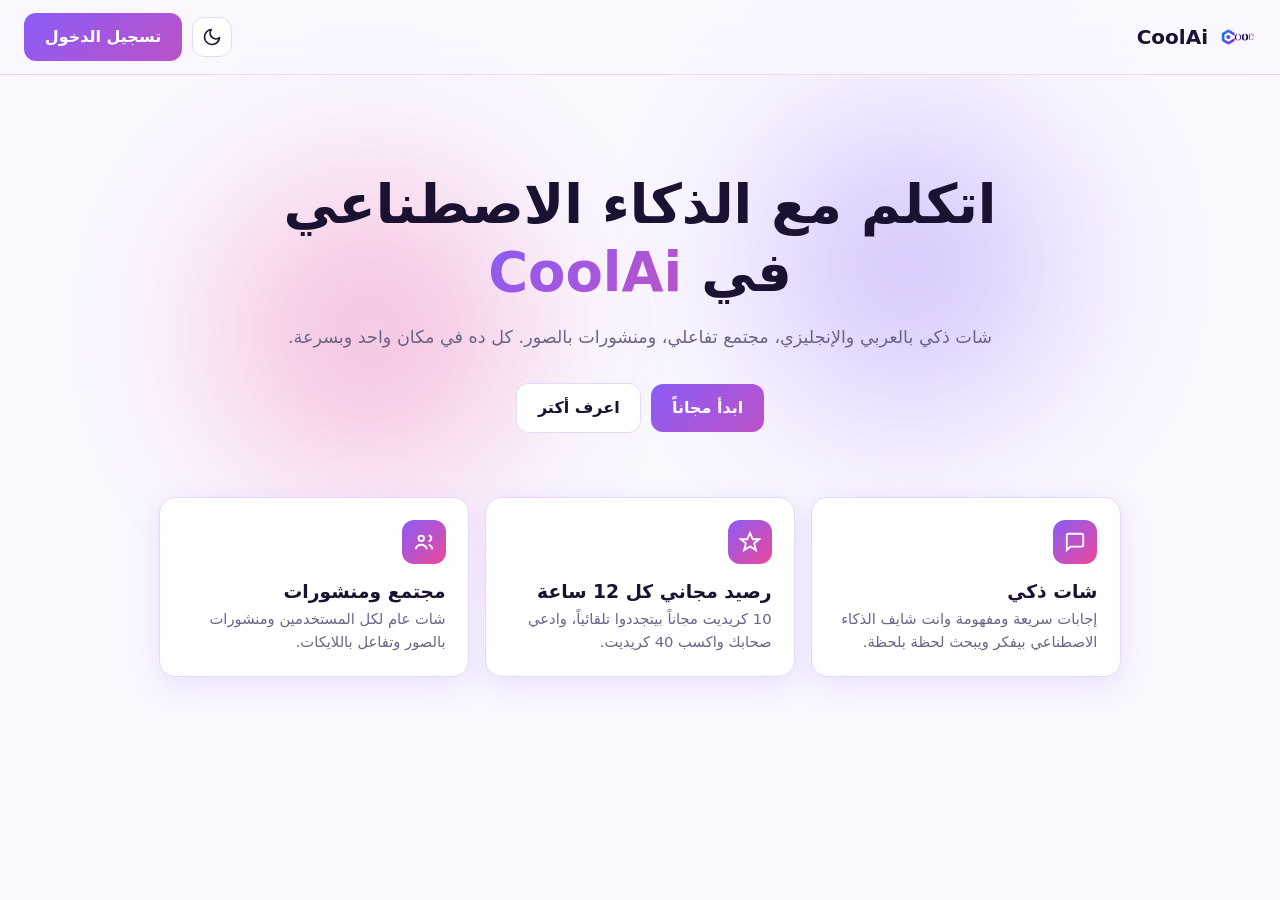
==== index.html @ a1fe57a4 "first commit" ====
<!DOCTYPE html><html lang="ar" dir="rtl"><head><meta charset="UTF-8"><meta name="viewport" content="width=device-width,initial-scale=1"><title>CoolAi</title><link rel="icon" href="img/fav.png"><script src="core/theme.js"></script><link rel="stylesheet" href="core/base.css"><link rel="stylesheet" href="one.css"></head><body>
<header class="nav-top"><a class="brand" href="./"><img src="img/logo.png" alt="">CoolAi</a><div class="row"><button class="icon-btn" onclick="toggleTheme()" aria-label="theme"><svg class="i-sun" viewBox="0 0 24 24"><circle cx="12" cy="12" r="4"/><path d="M12 2v2M12 20v2M4.9 4.9l1.4 1.4M17.7 17.7l1.4 1.4M2 12h2M20 12h2M4.9 19.1l1.4-1.4M17.7 6.3l1.4-1.4"/></svg><svg class="i-moon" viewBox="0 0 24 24"><path d="M21 12.8A9 9 0 1 1 11.2 3a7 7 0 0 0 9.8 9.8z"/></svg></button><a class="btn primary" href="log/login.html">تسجيل الدخول</a></div></header>
<section class="hero"><h1>اتكلم مع الذكاء الاصطناعي في <span class="grad">CoolAi</span></h1><p>شات ذكي بالعربي والإنجليزي، مجتمع تفاعلي، ومنشورات بالصور. كل ده في مكان واحد وبسرعة.</p><div class="row"><a class="btn primary" href="log/login.html?m=signup">ابدأ مجاناً</a><a class="btn" href="#about">اعرف أكتر</a></div></section>
<section id="about" class="grid">
<div class="card"><div class="ic"><svg viewBox="0 0 24 24"><path d="M21 15a2 2 0 0 1-2 2H7l-4 4V5a2 2 0 0 1 2-2h14a2 2 0 0 1 2 2z"/></svg></div><h3>شات ذكي</h3><p>إجابات سريعة ومفهومة وانت شايف الذكاء الاصطناعي بيفكر ويبحث لحظة بلحظة.</p></div>
<div class="card"><div class="ic"><svg viewBox="0 0 24 24"><path d="M12 2l3 7h7l-5.5 4.5L18.5 21 12 16.8 5.5 21l2-7.5L2 9h7z"/></svg></div><h3>رصيد مجاني كل 12 ساعة</h3><p>10 كريديت مجاناً بيتجددوا تلقائياً، وادعي صحابك واكسب 40 كريديت.</p></div>
<div class="card"><div class="ic"><svg viewBox="0 0 24 24"><circle cx="9" cy="8" r="3"/><path d="M3 20c0-3 3-5 6-5s6 2 6 5M17 11a3 3 0 1 0 0-6M21 20c0-2.5-1.8-4.200-4-4.800"/></svg></div><h3>مجتمع ومنشورات</h3><p>شات عام لكل المستخدمين ومنشورات بالصور وتفاعل باللايكات.</p></div>
</section><script src="one.js"></script></body></html>
---- core/base.css ----
:root{--bg:#faf7ff;--surface:#fff;--surface2:#f1eafe;--border:#e4daf7;--text:#1a1230;--muted:#6b6485;--brand:#8b5cf6;--brand2:#ec4899;--grad:linear-gradient(135deg,var(--brand),var(--brand2));--danger:#ef4444;--shadow:0 8px 30px rgba(139,92,246,.14);--r:16px}
[data-theme=dark]{--bg:#0c0a16;--surface:#151226;--surface2:#1d1933;--border:#2b2547;--text:#f1ecff;--muted:#9a93b8;--shadow:0 8px 30px rgba(0,0,0,.35)}
*{box-sizing:border-box;margin:0;padding:0}
html{scroll-behavior:smooth}
body{font-family:'Segoe UI',Tahoma,system-ui,sans-serif;background:var(--bg);color:var(--text);line-height:1.6;transition:background .25s,color .25s}
a{color:inherit;text-decoration:none}button,input,textarea{font:inherit;color:inherit}
.brand{display:flex;align-items:center;gap:10px;font-weight:800;font-size:1.25rem}.brand img{width:38px;height:38px;border-radius:10px}
.btn{display:inline-flex;align-items:center;justify-content:center;gap:8px;padding:.7rem 1.3rem;border-radius:12px;border:1px solid var(--border);background:var(--surface);cursor:pointer;font-weight:700;transition:transform .15s,box-shadow .2s}
.btn:hover{transform:translateY(-1px);box-shadow:var(--shadow)}
.btn.primary{background:var(--grad);color:#fff;border:0}.btn.block{width:100%}.btn:disabled{opacity:.55;cursor:not-allowed;transform:none}
.icon-btn{width:40px;height:40px;border-radius:12px;border:1px solid var(--border);background:var(--surface);cursor:pointer;display:grid;place-items:center}
.icon-btn svg,.nav a svg{width:20px;height:20px;stroke:currentColor;fill:none;stroke-width:2;stroke-linecap:round;stroke-linejoin:round}
[data-theme=dark] .i-moon,[data-theme=light] .i-sun{display:none}
.row{display:flex;gap:.6rem;align-items:center}
.grad{background:var(--grad);-webkit-background-clip:text;background-clip:text;color:transparent}
.card{background:var(--surface);border:1px solid var(--border);border-radius:var(--r);padding:1.4rem;box-shadow:var(--shadow)}
.card .ic{width:44px;height:44px;border-radius:12px;background:var(--grad);display:grid;place-items:center;margin-bottom:.8rem;color:#fff}
.card .ic svg{width:22px;height:22px;stroke:#fff;fill:none;stroke-width:2}
.card p{color:var(--muted);font-size:.92rem}
.grad{background-size:200% 200%}
@keyframes rise{from{opacity:0;transform:translateY(18px)}}
@keyframes float{50%{transform:translateY(-6px)}}
@keyframes blob{50%{transform:translate(30px,-20px) scale(1.12)}}
@keyframes shimmer{to{background-position:-200% 0}}
@keyframes pop{40%{transform:scale(1.4)}}
@keyframes grad{50%{background-position:100% 50%}}
.rise{animation:rise .5s both}
.btn.primary{background-size:200% 200%;animation:grad 6s ease infinite}
.btn:active,.icon-btn:active{transform:scale(.95)}
.icon-btn{transition:transform .15s,border-color .2s}.icon-btn:hover{border-color:var(--brand)}
.brand img{animation:float 4s ease-in-out infinite}
.card{transition:transform .25s,box-shadow .25s}.card:hover{transform:translateY(-3px)}
.skel{height:120px;border-radius:16px;margin-bottom:1rem;background:linear-gradient(90deg,var(--surface2) 25%,var(--surface) 50%,var(--surface2) 75%);background-size:200% 100%;animation:shimmer 1.4s infinite}
.avatar{width:42px;height:42px;border-radius:50%;background:var(--grad);color:#fff;display:grid;place-items:center;font-weight:800;flex:none}
@media(prefers-reduced-motion:reduce){*{animation:none!important;transition:none!important}}
---- one.css ----
.nav-top{position:sticky;top:0;z-index:10;display:flex;justify-content:space-between;align-items:center;padding:.8rem 1.5rem;background:color-mix(in srgb,var(--bg) 80%,transparent);backdrop-filter:blur(12px);border-bottom:1px solid var(--border)}
.hero{text-align:center;max-width:760px;margin:0 auto;padding:6rem 1.2rem 3rem}
.hero h1{font-size:clamp(2rem,6vw,3.4rem);line-height:1.25;margin-bottom:1rem}
.hero p{color:var(--muted);font-size:1.1rem;margin-bottom:2rem}.hero .row{justify-content:center;flex-wrap:wrap}
.grid{display:grid;grid-template-columns:repeat(auto-fit,minmax(240px,1fr));gap:1rem;max-width:1000px;margin:0 auto;padding:1rem 1.2rem 5rem}
.hero{position:relative}
.hero::before,.hero::after{content:'';position:absolute;width:300px;height:300px;border-radius:50%;filter:blur(80px);opacity:.3;z-index:-1;pointer-events:none;animation:blob 9s ease-in-out infinite}
.hero::before{background:var(--brand);top:40px;inset-inline-start:-40px}.hero::after{background:var(--brand2);bottom:0;inset-inline-end:-40px;animation-delay:-4s}
.hero>*{animation:rise .7s both}.hero p{animation-delay:.15s}.hero .row{animation-delay:.3s}
.grid .card{animation:rise .7s both}.grid .card:nth-child(2){animation-delay:.12s}.grid .card:nth-child(3){animation-delay:.24s}
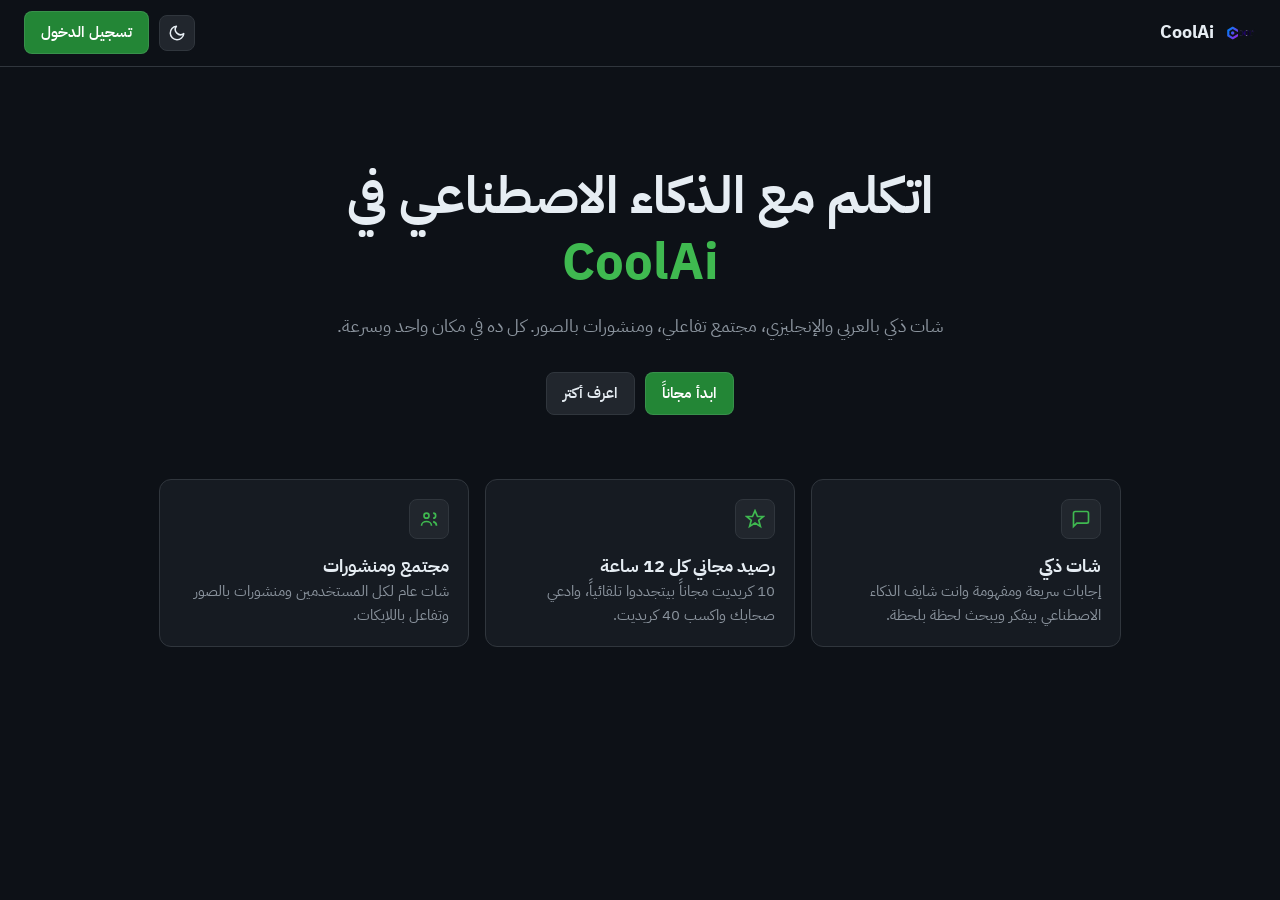
==== commit 5b378ed2: "hello" ====
--- a/index.html
+++ b/index.html
@@ -1,4 +1,4 @@
-<!DOCTYPE html><html lang="ar" dir="rtl"><head><meta charset="UTF-8"><meta name="viewport" content="width=device-width,initial-scale=1"><title>CoolAi</title><link rel="icon" href="img/fav.png"><script src="core/theme.js"></script><link rel="stylesheet" href="core/base.css"><link rel="stylesheet" href="one.css"></head><body>
+<!DOCTYPE html><html lang="ar" dir="rtl"><head><meta name="theme-color" content="#0d1117"><meta charset="UTF-8"><meta name="viewport" content="width=device-width,initial-scale=1"><title>CoolAi</title><link rel="icon" href="img/fav.png"><script src="core/theme.js"></script><link rel="stylesheet" href="core/base.css"><link rel="stylesheet" href="one.css"></head><body>
 <header class="nav-top"><a class="brand" href="./"><img src="img/logo.png" alt="">CoolAi</a><div class="row"><button class="icon-btn" onclick="toggleTheme()" aria-label="theme"><svg class="i-sun" viewBox="0 0 24 24"><circle cx="12" cy="12" r="4"/><path d="M12 2v2M12 20v2M4.9 4.9l1.4 1.4M17.7 17.7l1.4 1.4M2 12h2M20 12h2M4.9 19.1l1.4-1.4M17.7 6.3l1.4-1.4"/></svg><svg class="i-moon" viewBox="0 0 24 24"><path d="M21 12.8A9 9 0 1 1 11.2 3a7 7 0 0 0 9.8 9.8z"/></svg></button><a class="btn primary" href="log/login.html">تسجيل الدخول</a></div></header>
 <section class="hero"><h1>اتكلم مع الذكاء الاصطناعي في <span class="grad">CoolAi</span></h1><p>شات ذكي بالعربي والإنجليزي، مجتمع تفاعلي، ومنشورات بالصور. كل ده في مكان واحد وبسرعة.</p><div class="row"><a class="btn primary" href="log/login.html?m=signup">ابدأ مجاناً</a><a class="btn" href="#about">اعرف أكتر</a></div></section>
 <section id="about" class="grid">
--- a/core/base.css
+++ b/core/base.css
@@ -1,35 +1,40 @@
-:root{--bg:#faf7ff;--surface:#fff;--surface2:#f1eafe;--border:#e4daf7;--text:#1a1230;--muted:#6b6485;--brand:#8b5cf6;--brand2:#ec4899;--grad:linear-gradient(135deg,var(--brand),var(--brand2));--danger:#ef4444;--shadow:0 8px 30px rgba(139,92,246,.14);--r:16px}
-[data-theme=dark]{--bg:#0c0a16;--surface:#151226;--surface2:#1d1933;--border:#2b2547;--text:#f1ecff;--muted:#9a93b8;--shadow:0 8px 30px rgba(0,0,0,.35)}
+@import url('https://fonts.googleapis.com/css2?family=IBM+Plex+Sans+Arabic:wght@400;500;600;700&family=JetBrains+Mono:wght@400;600&display=swap');
+:root,[data-theme=github]{--bg:#0d1117;--surface:#161b22;--surface2:#21262d;--border:#30363d;--text:#e6edf3;--muted:#8b949e;--brand:#238636;--brand-h:#3fb950;--danger:#f85149;--gold:#d29922;--r:12px}
+[data-theme=vscode]{--bg:#1e1e1e;--surface:#252526;--surface2:#2d2d30;--border:#3c3c3c;--text:#d4d4d4;--muted:#858585;--brand:#1f8a70;--brand-h:#4ec9b0;--danger:#f48771;--gold:#dcdcaa}
+:root{--brand2:var(--brand-h);--grad:var(--brand)}
 *{box-sizing:border-box;margin:0;padding:0}
-html{scroll-behavior:smooth}
-body{font-family:'Segoe UI',Tahoma,system-ui,sans-serif;background:var(--bg);color:var(--text);line-height:1.6;transition:background .25s,color .25s}
-a{color:inherit;text-decoration:none}button,input,textarea{font:inherit;color:inherit}
-.brand{display:flex;align-items:center;gap:10px;font-weight:800;font-size:1.25rem}.brand img{width:38px;height:38px;border-radius:10px}
-.btn{display:inline-flex;align-items:center;justify-content:center;gap:8px;padding:.7rem 1.3rem;border-radius:12px;border:1px solid var(--border);background:var(--surface);cursor:pointer;font-weight:700;transition:transform .15s,box-shadow .2s}
-.btn:hover{transform:translateY(-1px);box-shadow:var(--shadow)}
-.btn.primary{background:var(--grad);color:#fff;border:0}.btn.block{width:100%}.btn:disabled{opacity:.55;cursor:not-allowed;transform:none}
-.icon-btn{width:40px;height:40px;border-radius:12px;border:1px solid var(--border);background:var(--surface);cursor:pointer;display:grid;place-items:center}
-.icon-btn svg,.nav a svg{width:20px;height:20px;stroke:currentColor;fill:none;stroke-width:2;stroke-linecap:round;stroke-linejoin:round}
-[data-theme=dark] .i-moon,[data-theme=light] .i-sun{display:none}
+[hidden]{display:none!important}
+html{color-scheme:dark}
+body{font-family:'IBM Plex Sans Arabic','Segoe UI',Tahoma,system-ui,sans-serif;font-size:15px;background:var(--bg);color:var(--text);line-height:1.6}
+a{color:inherit;text-decoration:none}button,input,textarea,select{font:inherit;color:inherit}
+:focus-visible{outline:2px solid var(--brand-h);outline-offset:2px}
+::-webkit-scrollbar{width:10px;height:10px}::-webkit-scrollbar-thumb{background:var(--border);border-radius:8px;border:2px solid var(--bg)}
+.brand{display:flex;align-items:center;gap:10px;font-weight:700;font-size:1.15rem}.brand img{width:32px;height:32px;border-radius:8px}
+.btn{display:inline-flex;align-items:center;justify-content:center;gap:8px;padding:.55rem 1rem;border-radius:8px;border:1px solid var(--border);background:var(--surface2);cursor:pointer;font-weight:600;font-size:.92rem;transition:background .15s,border-color .15s}
+.btn:hover{border-color:var(--muted)}
+.btn.primary{background:var(--brand);border-color:rgba(240,246,252,.1);color:#fff}.btn.primary:hover{background:var(--brand-h);color:#0d1117}
+.btn.block{width:100%}.btn:disabled{opacity:.5;cursor:not-allowed}
+.icon-btn{width:36px;height:36px;border-radius:8px;border:1px solid var(--border);background:var(--surface2);cursor:pointer;display:grid;place-items:center;flex:none;transition:border-color .15s}.icon-btn:hover{border-color:var(--muted)}
+.icon-btn svg,.nav a svg{width:18px;height:18px;stroke:currentColor;fill:none;stroke-width:2;stroke-linecap:round;stroke-linejoin:round;flex:none}
+.i-sun{display:none}
 .row{display:flex;gap:.6rem;align-items:center}
-.grad{background:var(--grad);-webkit-background-clip:text;background-clip:text;color:transparent}
-.card{background:var(--surface);border:1px solid var(--border);border-radius:var(--r);padding:1.4rem;box-shadow:var(--shadow)}
-.card .ic{width:44px;height:44px;border-radius:12px;background:var(--grad);display:grid;place-items:center;margin-bottom:.8rem;color:#fff}
-.card .ic svg{width:22px;height:22px;stroke:#fff;fill:none;stroke-width:2}
+.grad{color:var(--brand-h)}
+.card{background:var(--surface);border:1px solid var(--border);border-radius:var(--r);padding:1.2rem}
+.card .ic{width:40px;height:40px;border-radius:8px;background:var(--surface2);border:1px solid var(--border);display:grid;place-items:center;margin-bottom:.8rem;color:var(--brand-h)}
+.card .ic svg{width:20px;height:20px;stroke:currentColor;fill:none;stroke-width:2}
 .card p{color:var(--muted);font-size:.92rem}
-.grad{background-size:200% 200%}
-@keyframes rise{from{opacity:0;transform:translateY(18px)}}
-@keyframes float{50%{transform:translateY(-6px)}}
-@keyframes blob{50%{transform:translate(30px,-20px) scale(1.12)}}
+.field{margin-bottom:1rem}.field label{display:block;font-size:.85rem;color:var(--muted);margin-bottom:.35rem}
+.field input,.compose textarea{width:100%;padding:.65rem .85rem;background:var(--bg);border:1px solid var(--border);border-radius:8px;outline:none}
+.field input:focus,.compose textarea:focus{border-color:var(--brand-h)}
+.err{color:var(--danger);font-size:.85rem;min-height:1.2rem}
+.pill{display:inline-flex;gap:6px;align-items:center;padding:.25rem .75rem;border-radius:99px;background:var(--surface2);border:1px solid var(--border);font-size:.85rem;font-weight:600}
+.pill.low{color:var(--danger);border-color:var(--danger)}
+.coin{display:inline-grid;place-items:center;width:18px;height:18px;border-radius:50%;background:var(--gold);color:#1a1300;font:700 11px/1 'JetBrains Mono',monospace;font-style:normal;flex:none}
+.avatar{width:40px;height:40px;border-radius:50%;background:var(--brand);color:#fff;display:grid;place-items:center;font-weight:700;flex:none;overflow:hidden}
+.skel{height:120px;border-radius:12px;margin-bottom:1rem;background:linear-gradient(90deg,var(--surface2) 25%,var(--surface) 50%,var(--surface2) 75%);background-size:200% 100%;animation:shimmer 1.4s infinite}
 @keyframes shimmer{to{background-position:-200% 0}}
-@keyframes pop{40%{transform:scale(1.4)}}
-@keyframes grad{50%{background-position:100% 50%}}
-.rise{animation:rise .5s both}
-.btn.primary{background-size:200% 200%;animation:grad 6s ease infinite}
-.btn:active,.icon-btn:active{transform:scale(.95)}
-.icon-btn{transition:transform .15s,border-color .2s}.icon-btn:hover{border-color:var(--brand)}
-.brand img{animation:float 4s ease-in-out infinite}
-.card{transition:transform .25s,box-shadow .25s}.card:hover{transform:translateY(-3px)}
-.skel{height:120px;border-radius:16px;margin-bottom:1rem;background:linear-gradient(90deg,var(--surface2) 25%,var(--surface) 50%,var(--surface2) 75%);background-size:200% 100%;animation:shimmer 1.4s infinite}
-.avatar{width:42px;height:42px;border-radius:50%;background:var(--grad);color:#fff;display:grid;place-items:center;font-weight:800;flex:none}
+@keyframes rise{from{opacity:0;transform:translateY(8px)}}
+@keyframes b{50%{transform:translateY(-4px);opacity:.4}}
+@keyframes pop{40%{transform:scale(1.35)}}
+.rise{animation:rise .3s both}
 @media(prefers-reduced-motion:reduce){*{animation:none!important;transition:none!important}}
--- a/one.css
+++ b/one.css
@@ -1,10 +1,5 @@
-.nav-top{position:sticky;top:0;z-index:10;display:flex;justify-content:space-between;align-items:center;padding:.8rem 1.5rem;background:color-mix(in srgb,var(--bg) 80%,transparent);backdrop-filter:blur(12px);border-bottom:1px solid var(--border)}
+.nav-top{position:sticky;top:0;z-index:10;display:flex;justify-content:space-between;align-items:center;padding:.7rem 1.5rem;background:var(--bg);border-bottom:1px solid var(--border)}
 .hero{text-align:center;max-width:760px;margin:0 auto;padding:6rem 1.2rem 3rem}
-.hero h1{font-size:clamp(2rem,6vw,3.4rem);line-height:1.25;margin-bottom:1rem}
+.hero h1{font-size:clamp(2rem,6vw,3.2rem);line-height:1.3;margin-bottom:1rem;font-weight:700}
 .hero p{color:var(--muted);font-size:1.1rem;margin-bottom:2rem}.hero .row{justify-content:center;flex-wrap:wrap}
 .grid{display:grid;grid-template-columns:repeat(auto-fit,minmax(240px,1fr));gap:1rem;max-width:1000px;margin:0 auto;padding:1rem 1.2rem 5rem}
-.hero{position:relative}
-.hero::before,.hero::after{content:'';position:absolute;width:300px;height:300px;border-radius:50%;filter:blur(80px);opacity:.3;z-index:-1;pointer-events:none;animation:blob 9s ease-in-out infinite}
-.hero::before{background:var(--brand);top:40px;inset-inline-start:-40px}.hero::after{background:var(--brand2);bottom:0;inset-inline-end:-40px;animation-delay:-4s}
-.hero>*{animation:rise .7s both}.hero p{animation-delay:.15s}.hero .row{animation-delay:.3s}
-.grid .card{animation:rise .7s both}.grid .card:nth-child(2){animation-delay:.12s}.grid .card:nth-child(3){animation-delay:.24s}
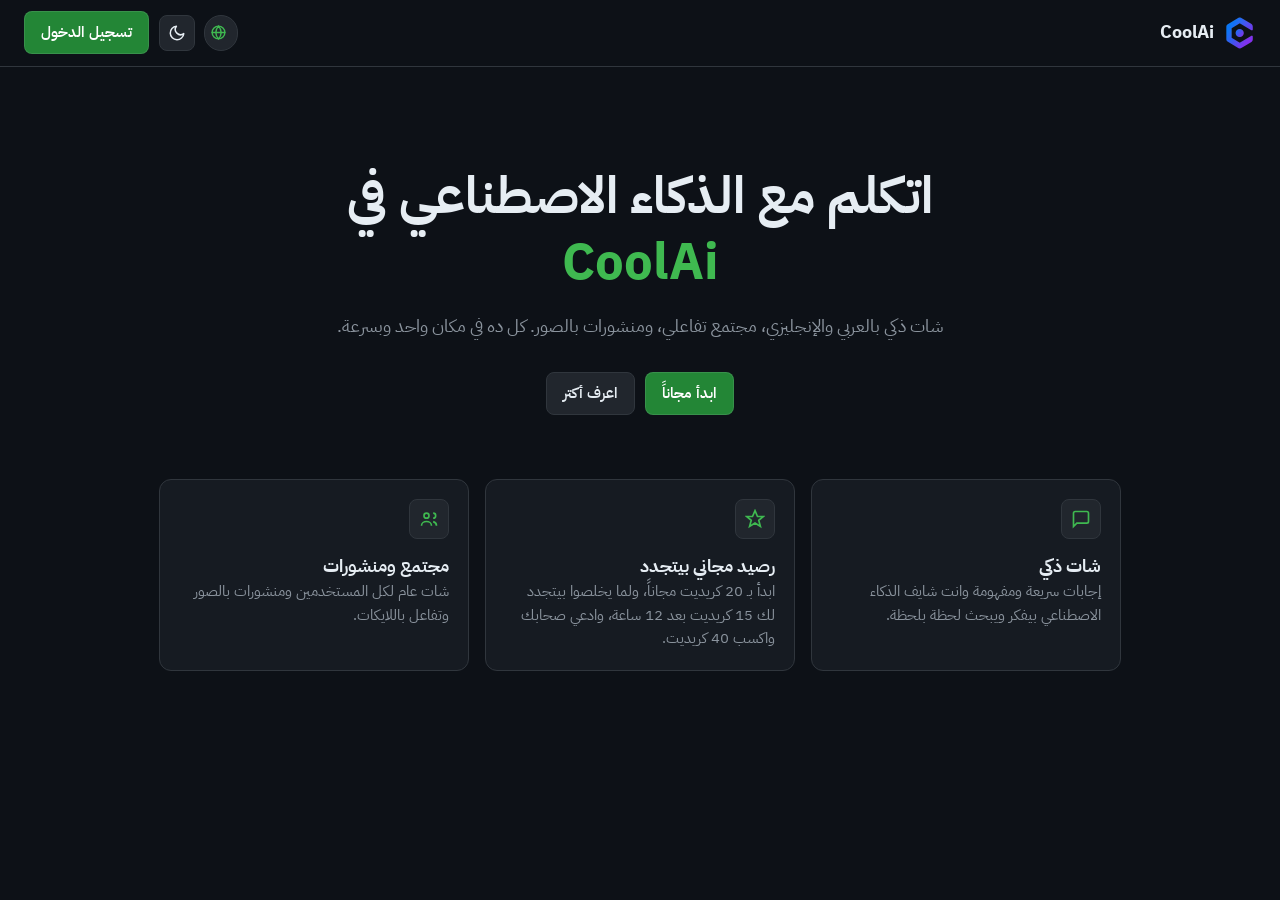
==== commit 32707bdb: "V105.2" ====
--- a/index.html
+++ b/index.html
@@ -1,8 +1,8 @@
 <!DOCTYPE html><html lang="ar" dir="rtl"><head><meta name="theme-color" content="#0d1117"><meta charset="UTF-8"><meta name="viewport" content="width=device-width,initial-scale=1"><title>CoolAi</title><link rel="icon" href="img/fav.png"><script src="core/theme.js"></script><link rel="stylesheet" href="core/base.css"><link rel="stylesheet" href="one.css"></head><body>
-<header class="nav-top"><a class="brand" href="./"><img src="img/logo.png" alt="">CoolAi</a><div class="row"><button class="icon-btn" onclick="toggleTheme()" aria-label="theme"><svg class="i-sun" viewBox="0 0 24 24"><circle cx="12" cy="12" r="4"/><path d="M12 2v2M12 20v2M4.9 4.9l1.4 1.4M17.7 17.7l1.4 1.4M2 12h2M20 12h2M4.9 19.1l1.4-1.4M17.7 6.3l1.4-1.4"/></svg><svg class="i-moon" viewBox="0 0 24 24"><path d="M21 12.8A9 9 0 1 1 11.2 3a7 7 0 0 0 9.8 9.8z"/></svg></button><a class="btn primary" href="log/login.html">تسجيل الدخول</a></div></header>
+<header class="nav-top"><a class="brand" href="./"><img src="img/logo.png" alt="">CoolAi</a><div class="row"><div id="google_translate_element" class="tr"></div><button class="icon-btn" data-tt aria-label="theme"><svg class="i-sun" viewBox="0 0 24 24"><circle cx="12" cy="12" r="4"/><path d="M12 2v2M12 20v2M4.9 4.9l1.4 1.4M17.7 17.7l1.4 1.4M2 12h2M20 12h2M4.9 19.1l1.4-1.4M17.7 6.3l1.4-1.4"/></svg><svg class="i-moon" viewBox="0 0 24 24"><path d="M21 12.8A9 9 0 1 1 11.2 3a7 7 0 0 0 9.8 9.8z"/></svg></button><a class="btn primary" href="log/login.html">تسجيل الدخول</a></div></header>
 <section class="hero"><h1>اتكلم مع الذكاء الاصطناعي في <span class="grad">CoolAi</span></h1><p>شات ذكي بالعربي والإنجليزي، مجتمع تفاعلي، ومنشورات بالصور. كل ده في مكان واحد وبسرعة.</p><div class="row"><a class="btn primary" href="log/login.html?m=signup">ابدأ مجاناً</a><a class="btn" href="#about">اعرف أكتر</a></div></section>
 <section id="about" class="grid">
 <div class="card"><div class="ic"><svg viewBox="0 0 24 24"><path d="M21 15a2 2 0 0 1-2 2H7l-4 4V5a2 2 0 0 1 2-2h14a2 2 0 0 1 2 2z"/></svg></div><h3>شات ذكي</h3><p>إجابات سريعة ومفهومة وانت شايف الذكاء الاصطناعي بيفكر ويبحث لحظة بلحظة.</p></div>
-<div class="card"><div class="ic"><svg viewBox="0 0 24 24"><path d="M12 2l3 7h7l-5.5 4.5L18.5 21 12 16.8 5.5 21l2-7.5L2 9h7z"/></svg></div><h3>رصيد مجاني كل 12 ساعة</h3><p>10 كريديت مجاناً بيتجددوا تلقائياً، وادعي صحابك واكسب 40 كريديت.</p></div>
+<div class="card"><div class="ic"><svg viewBox="0 0 24 24"><path d="M12 2l3 7h7l-5.5 4.5L18.5 21 12 16.8 5.5 21l2-7.5L2 9h7z"/></svg></div><h3>رصيد مجاني بيتجدد</h3><p>ابدأ بـ 20 كريديت مجاناً، ولما يخلصوا بيتجدد لك 15 كريديت بعد 12 ساعة، وادعي صحابك واكسب 40 كريديت.</p></div>
 <div class="card"><div class="ic"><svg viewBox="0 0 24 24"><circle cx="9" cy="8" r="3"/><path d="M3 20c0-3 3-5 6-5s6 2 6 5M17 11a3 3 0 1 0 0-6M21 20c0-2.5-1.8-4.200-4-4.800"/></svg></div><h3>مجتمع ومنشورات</h3><p>شات عام لكل المستخدمين ومنشورات بالصور وتفاعل باللايكات.</p></div>
-</section><script src="one.js"></script></body></html>
+</section><script src="one.js"></script><script src="core/translate.js"></script></body></html>
--- a/core/base.css
+++ b/core/base.css
@@ -38,3 +38,27 @@
 @keyframes pop{40%{transform:scale(1.35)}}
 .rise{animation:rise .3s both}
 @media(prefers-reduced-motion:reduce){*{animation:none!important;transition:none!important}}
+.ticker{background:#000;color:#fff;overflow:hidden;white-space:nowrap;height:32px;display:flex;align-items:center;border-bottom:1px solid #1f1f1f;flex:none;position:relative;z-index:40}
+.tk-track{display:flex;width:max-content;direction:ltr;animation:tk 30s linear infinite}
+.ticker:hover .tk-track{animation-play-state:paused}
+.tk-grp{display:flex;align-items:center;flex:none}
+.tk-b,.tk-r{font-weight:700;font-size:.88rem;padding:0 .2rem}
+.tk-b{color:#3b82f6}.tk-r{color:#ef4444}
+.tk-dot{font-style:normal;color:#fff;opacity:.85;padding:0 1rem}
+@keyframes tk{from{transform:translateX(-50%)}to{transform:translateX(0)}}
+.probadge{display:inline-flex;align-items:center;padding:.15rem .6rem;border-radius:99px;font:700 .75rem/1.4 'JetBrains Mono',monospace;letter-spacing:1px;color:#1a1300;background:linear-gradient(135deg,#f5d36b,#d29922);flex:none}
+.star{color:var(--gold);border-color:color-mix(in srgb,var(--gold) 55%,var(--border))}
+.star svg{fill:var(--gold);stroke:var(--gold);animation:twinkle 2.4s ease-in-out infinite}
+@keyframes twinkle{50%{transform:scale(1.18) rotate(8deg);opacity:.75}}
+.tr{display:flex;align-items:center;gap:.35rem;height:36px;padding:0 .3rem 0 .6rem;background:var(--surface2);border:1px solid var(--border);border-radius:999px;transition:border-color .15s}
+.tr:hover,.tr:focus-within{border-color:var(--brand-h)}
+.tr::before{content:'';flex:none;width:17px;height:17px;background:var(--brand-h);-webkit-mask:url("data:image/svg+xml,%3Csvg xmlns='http://www.w3.org/2000/svg' viewBox='0 0 24 24' fill='none' stroke='black' stroke-width='2' stroke-linecap='round'%3E%3Ccircle cx='12' cy='12' r='9'/%3E%3Cpath d='M3 12h18M12 3c2.5 2.7 3.8 5.7 3.8 9s-1.3 6.3-3.8 9c-2.5-2.7-3.8-5.7-3.8-9S9.5 5.7 12 3z'/%3E%3C/svg%3E") center/contain no-repeat;mask:url("data:image/svg+xml,%3Csvg xmlns='http://www.w3.org/2000/svg' viewBox='0 0 24 24' fill='none' stroke='black' stroke-width='2' stroke-linecap='round'%3E%3Ccircle cx='12' cy='12' r='9'/%3E%3Cpath d='M3 12h18M12 3c2.5 2.7 3.8 5.7 3.8 9s-1.3 6.3-3.8 9c-2.5-2.7-3.8-5.7-3.8-9S9.5 5.7 12 3z'/%3E%3C/svg%3E") center/contain no-repeat}
+[dir=rtl] .tr{padding:0 .6rem 0 .3rem}
+.tr .goog-te-gadget{font-size:0!important;line-height:0;color:transparent}
+.tr .goog-te-gadget>span,.tr .goog-te-gadget>div>span,.tr .goog-logo-link{display:none!important}
+.tr select.goog-te-combo{font:600 .8rem 'IBM Plex Sans Arabic',sans-serif;margin:0!important;max-width:104px;height:32px;padding:0 .2rem;background:transparent;color:var(--text);border:0;border-radius:999px;cursor:pointer;outline:none;appearance:none;-webkit-appearance:none}
+.tr select.goog-te-combo option{background:var(--surface);color:var(--text)}
+@media(max-width:760px){.tr{padding:0 .5rem!important}.tr select.goog-te-combo{max-width:22px;color:transparent}.tr select.goog-te-combo option{color:var(--text)}}
+iframe.goog-te-banner-frame,.goog-te-banner-frame,#goog-gt-tt,.goog-tooltip,.goog-text-highlight{display:none!important;box-shadow:none!important;background:none!important}
+body{top:0!important}
+.notranslate{translate:no}
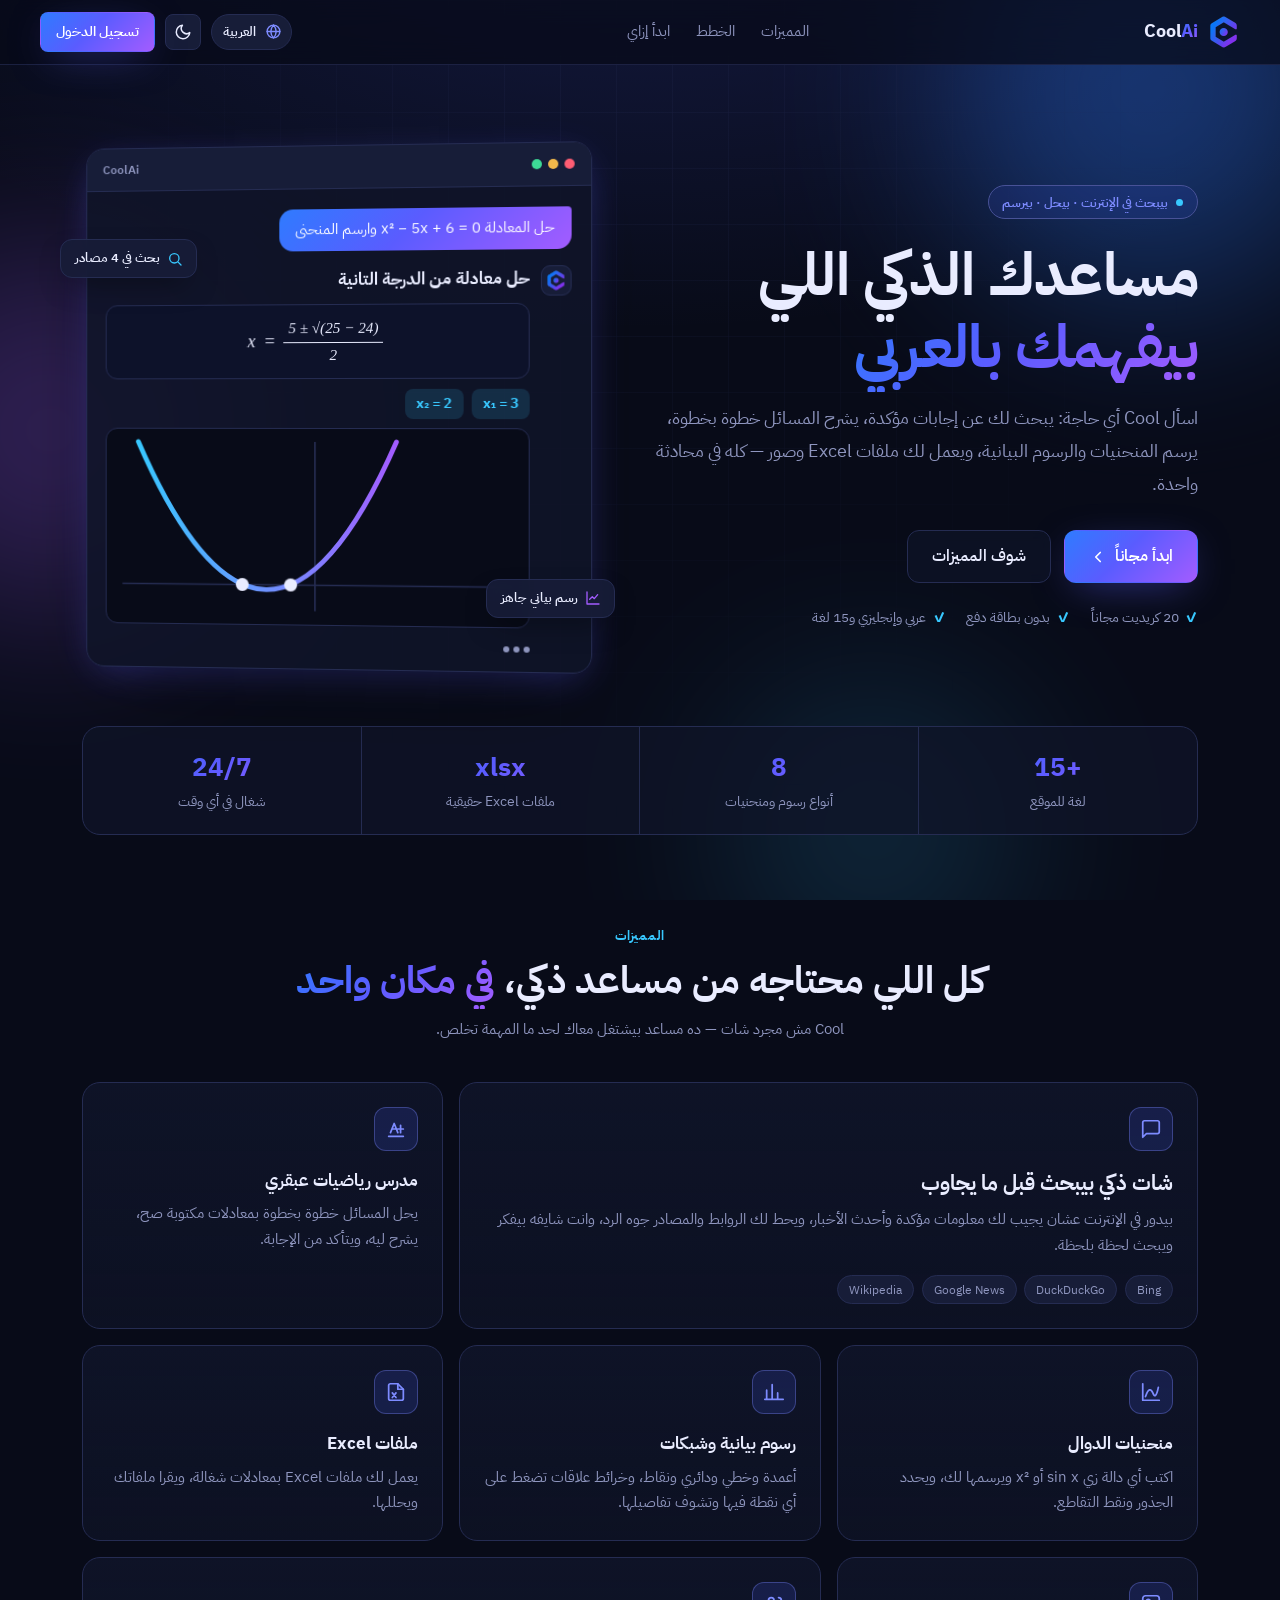
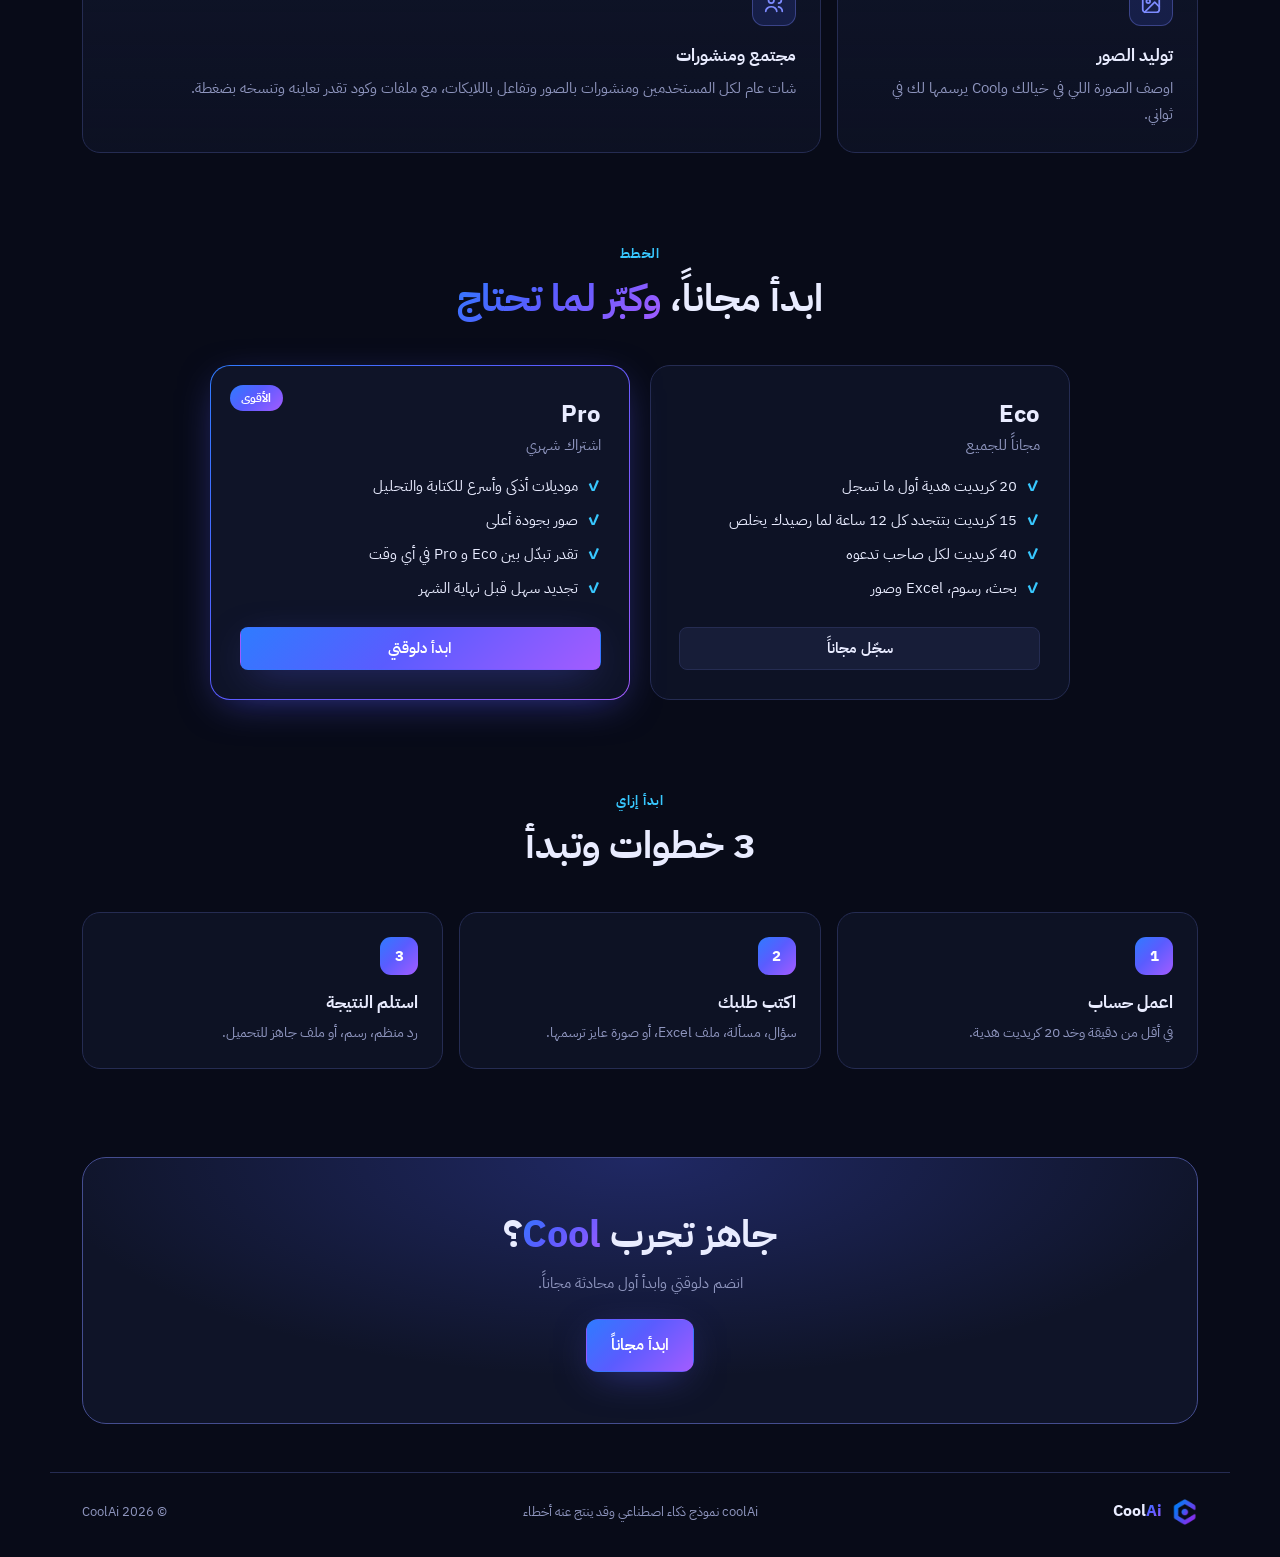
==== commit f6926d35: "V108" ====
--- a/index.html
+++ b/index.html
@@ -1,8 +1,64 @@
-<!DOCTYPE html><html lang="ar" dir="rtl"><head><meta name="theme-color" content="#0d1117"><meta charset="UTF-8"><meta name="viewport" content="width=device-width,initial-scale=1"><title>CoolAi</title><link rel="icon" href="img/fav.png"><script src="core/theme.js"></script><link rel="stylesheet" href="core/base.css"><link rel="stylesheet" href="one.css"></head><body>
-<header class="nav-top"><a class="brand" href="./"><img src="img/logo.png" alt="">CoolAi</a><div class="row"><div id="google_translate_element" class="tr"></div><button class="icon-btn" data-tt aria-label="theme"><svg class="i-sun" viewBox="0 0 24 24"><circle cx="12" cy="12" r="4"/><path d="M12 2v2M12 20v2M4.9 4.9l1.4 1.4M17.7 17.7l1.4 1.4M2 12h2M20 12h2M4.9 19.1l1.4-1.4M17.7 6.3l1.4-1.4"/></svg><svg class="i-moon" viewBox="0 0 24 24"><path d="M21 12.8A9 9 0 1 1 11.2 3a7 7 0 0 0 9.8 9.8z"/></svg></button><a class="btn primary" href="log/login.html">تسجيل الدخول</a></div></header>
-<section class="hero"><h1>اتكلم مع الذكاء الاصطناعي في <span class="grad">CoolAi</span></h1><p>شات ذكي بالعربي والإنجليزي، مجتمع تفاعلي، ومنشورات بالصور. كل ده في مكان واحد وبسرعة.</p><div class="row"><a class="btn primary" href="log/login.html?m=signup">ابدأ مجاناً</a><a class="btn" href="#about">اعرف أكتر</a></div></section>
-<section id="about" class="grid">
-<div class="card"><div class="ic"><svg viewBox="0 0 24 24"><path d="M21 15a2 2 0 0 1-2 2H7l-4 4V5a2 2 0 0 1 2-2h14a2 2 0 0 1 2 2z"/></svg></div><h3>شات ذكي</h3><p>إجابات سريعة ومفهومة وانت شايف الذكاء الاصطناعي بيفكر ويبحث لحظة بلحظة.</p></div>
-<div class="card"><div class="ic"><svg viewBox="0 0 24 24"><path d="M12 2l3 7h7l-5.5 4.5L18.5 21 12 16.8 5.5 21l2-7.5L2 9h7z"/></svg></div><h3>رصيد مجاني بيتجدد</h3><p>ابدأ بـ 20 كريديت مجاناً، ولما يخلصوا بيتجدد لك 15 كريديت بعد 12 ساعة، وادعي صحابك واكسب 40 كريديت.</p></div>
-<div class="card"><div class="ic"><svg viewBox="0 0 24 24"><circle cx="9" cy="8" r="3"/><path d="M3 20c0-3 3-5 6-5s6 2 6 5M17 11a3 3 0 1 0 0-6M21 20c0-2.5-1.8-4.200-4-4.800"/></svg></div><h3>مجتمع ومنشورات</h3><p>شات عام لكل المستخدمين ومنشورات بالصور وتفاعل باللايكات.</p></div>
-</section><script src="one.js"></script><script src="core/translate.js"></script></body></html>
+<!DOCTYPE html><html lang="ar" dir="rtl"><head><meta charset="UTF-8"><meta name="theme-color" content="#080b18"><meta name="viewport" content="width=device-width,initial-scale=1,maximum-scale=1,minimum-scale=1,user-scalable=no,viewport-fit=cover"><title>CoolAi — مساعدك الذكي بالعربي</title><meta name="description" content="CoolAi مساعد ذكاء اصطناعي بالعربي والإنجليزي: يبحث في الإنترنت، يحل المسائل خطوة بخطوة، يرسم المنحنيات والرسوم البيانية، ويعمل ملفات Excel وصور."><meta property="og:title" content="CoolAi — مساعدك الذكي بالعربي"><meta property="og:description" content="شات ذكي يبحث ويحل ويرسم ويعمل ملفات Excel وصور — ابدأ مجاناً."><meta property="og:type" content="website"><meta name="twitter:card" content="summary"><link rel="icon" href="img/fav.png"><script src="core/theme.js"></script><link rel="stylesheet" href="core/base.css"><link rel="stylesheet" href="one.css"></head><body class="one">
+<div class="bgfx" aria-hidden="true"><i class="o1"></i><i class="o2"></i><i class="o3"></i></div>
+<header class="nav-top"><a class="brand" href="./"><img src="img/logo.png" alt="CoolAi" width="32" height="32"><span>Cool<b>Ai</b></span></a>
+<nav class="links"><a href="#features">المميزات</a><a href="#plans">الخطط</a><a href="#how">ابدأ إزاي</a></nav>
+<div class="row"><div id="google_translate_element" class="tr"></div><button class="icon-btn" data-tt aria-label="theme"><svg class="i-sun" viewBox="0 0 24 24"><circle cx="12" cy="12" r="4"/><path d="M12 2v2M12 20v2M4.9 4.9l1.4 1.4M17.7 17.7l1.4 1.4M2 12h2M20 12h2M4.9 19.1l1.4-1.4M17.7 6.3l1.4-1.4"/></svg><svg class="i-moon" viewBox="0 0 24 24"><path d="M21 12.8A9 9 0 1 1 11.2 3a7 7 0 0 0 9.8 9.8z"/></svg></button><a class="btn primary sm" href="log/login.html">تسجيل الدخول</a></div></header>
+
+<main>
+<section class="hero">
+<div class="hx">
+<span class="pill"><i></i>بيبحث في الإنترنت · بيحل · بيرسم</span>
+<h1>مساعدك الذكي اللي <span class="grad">بيفهمك بالعربي</span></h1>
+<p class="lead">اسأل Cool أي حاجة: يبحث لك عن إجابات مؤكدة، يشرح المسائل خطوة بخطوة، يرسم المنحنيات والرسوم البيانية، ويعمل لك ملفات Excel وصور — كله في محادثة واحدة.</p>
+<div class="row cta"><a class="btn primary lg" href="log/login.html?m=signup">ابدأ مجاناً<svg viewBox="0 0 24 24"><path d="M15 6l-6 6 6 6"/></svg></a><a class="btn ghost lg" href="#features">شوف المميزات</a></div>
+<ul class="ticks"><li>20 كريديت مجاناً</li><li>بدون بطاقة دفع</li><li>عربي وإنجليزي و15 لغة</li></ul>
+</div>
+<div class="demo" aria-hidden="true">
+<div class="dwin">
+<div class="dbar"><i></i><i></i><i></i><span>CoolAi</span></div>
+<div class="dbody">
+<div class="um">حل المعادلة x² − 5x + 6 = 0 وارسم المنحنى</div>
+<div class="am">
+<div class="av"><img src="img/logo.png" alt=""></div>
+<div class="ac">
+<b class="at">حل معادلة من الدرجة التانية</b>
+<div class="eq" dir="ltr"><span>x</span> = <span class="fr"><span>5 ± √(25 − 24)</span><span>2</span></span></div>
+<div class="sol"><span>x₁ = 3</span><span>x₂ = 2</span></div>
+<svg class="crv" viewBox="0 0 260 120"><defs><linearGradient id="lg" x1="0" x2="1"><stop offset="0" stop-color="#38c8ff"/><stop offset="1" stop-color="#a35cff"/></linearGradient></defs><path class="gl" d="M10 96H250M130 8V112"/><path class="cv" d="M20 8 Q100 190 180 8"/><circle cx="85" cy="96" r="4"/><circle cx="115" cy="96" r="4"/></svg>
+<div class="dt"><i></i><i></i><i></i></div>
+</div></div></div></div>
+<div class="fl f1"><svg viewBox="0 0 24 24"><circle cx="11" cy="11" r="7"/><path d="M21 21l-4.3-4.3"/></svg>بحث في 4 مصادر</div>
+<div class="fl f2"><svg viewBox="0 0 24 24"><path d="M3 3v18h18M7 14l4-4 3 3 5-6"/></svg>رسم بياني جاهز</div>
+</div>
+</section>
+
+<section class="strip"><div><b>15+</b><span>لغة للموقع</span></div><div><b>8</b><span>أنواع رسوم ومنحنيات</span></div><div><b>xlsx</b><span>ملفات Excel حقيقية</span></div><div><b>24/7</b><span>شغال في أي وقت</span></div></section>
+
+<section id="features" class="sec">
+<div class="sh"><span class="kick">المميزات</span><h2>كل اللي محتاجه من مساعد ذكي، <span class="grad">في مكان واحد</span></h2><p>Cool مش مجرد شات — ده مساعد بيشتغل معاك لحد ما المهمة تخلص.</p></div>
+<div class="bento">
+<article class="fc big"><div class="ic"><svg viewBox="0 0 24 24"><path d="M21 15a2 2 0 0 1-2 2H7l-4 4V5a2 2 0 0 1 2-2h14a2 2 0 0 1 2 2z"/></svg></div><h3>شات ذكي بيبحث قبل ما يجاوب</h3><p>بيدور في الإنترنت عشان يجيب لك معلومات مؤكدة وأحدث الأخبار، ويحط لك الروابط والمصادر جوه الرد، وانت شايفه بيفكر ويبحث لحظة بلحظة.</p><div class="srcs"><span>Bing</span><span>DuckDuckGo</span><span>Google News</span><span>Wikipedia</span></div></article>
+<article class="fc"><div class="ic"><svg viewBox="0 0 24 24"><path d="M4 20h16M6 16l4-10 4 10M7.5 12h5M17 8v8M14 12h6"/></svg></div><h3>مدرس رياضيات عبقري</h3><p>يحل المسائل خطوة بخطوة بمعادلات مكتوبة صح، يشرح ليه، ويتأكد من الإجابة.</p></article>
+<article class="fc"><div class="ic"><svg viewBox="0 0 24 24"><path d="M3 3v18h18"/><path d="M6 17c3-9 6-9 8-4s4 4 6-6"/></svg></div><h3>منحنيات الدوال</h3><p>اكتب أي دالة زي sin x أو x² ويرسمها لك، ويحدد الجذور ونقط التقاطع.</p></article>
+<article class="fc"><div class="ic"><svg viewBox="0 0 24 24"><path d="M4 20V10M10 20V4M16 20v-7M22 20H2"/></svg></div><h3>رسوم بيانية وشبكات</h3><p>أعمدة وخطي ودائري ونقاط، وخرائط علاقات تضغط على أي نقطة فيها وتشوف تفاصيلها.</p></article>
+<article class="fc"><div class="ic"><svg viewBox="0 0 24 24"><path d="M14 3H6a2 2 0 0 0-2 2v14a2 2 0 0 0 2 2h12a2 2 0 0 0 2-2V9z"/><path d="M14 3v6h6M8 13l4 5M12 13l-4 5"/></svg></div><h3>ملفات Excel</h3><p>يعمل لك ملفات Excel بمعادلات شغالة، ويقرا ملفاتك ويحللها.</p></article>
+<article class="fc"><div class="ic"><svg viewBox="0 0 24 24"><rect x="3" y="3" width="18" height="18" rx="3"/><circle cx="9" cy="9" r="2"/><path d="M21 15l-5-5L5 21"/></svg></div><h3>توليد الصور</h3><p>اوصف الصورة اللي في خيالك وCool يرسمها لك في ثواني.</p></article>
+<article class="fc wide"><div class="ic"><svg viewBox="0 0 24 24"><circle cx="9" cy="8" r="3"/><path d="M3 20c0-3 3-5 6-5s6 2 6 5M17 11a3 3 0 1 0 0-6M21 20c0-2.5-1.8-4.2-4-4.8"/></svg></div><h3>مجتمع ومنشورات</h3><p>شات عام لكل المستخدمين ومنشورات بالصور وتفاعل باللايكات، مع ملفات وكود تقدر تعاينه وتنسخه بضغطة.</p></article>
+</div></section>
+
+<section id="plans" class="sec">
+<div class="sh"><span class="kick">الخطط</span><h2>ابدأ مجاناً، <span class="grad">وكبّر لما تحتاج</span></h2></div>
+<div class="plans">
+<article class="pl"><h3>Eco</h3><p class="pd">مجاناً للجميع</p><ul><li>20 كريديت هدية أول ما تسجل</li><li>15 كريديت بتتجدد كل 12 ساعة لما رصيدك يخلص</li><li>40 كريديت لكل صاحب تدعوه</li><li>بحث، رسوم، Excel وصور</li></ul><a class="btn block" href="log/login.html?m=signup">سجّل مجاناً</a></article>
+<article class="pl pro"><span class="tag">الأقوى</span><h3>Pro</h3><p class="pd">اشتراك شهري</p><ul><li>موديلات أذكى وأسرع للكتابة والتحليل</li><li>صور بجودة أعلى</li><li>تقدر تبدّل بين Eco و Pro في أي وقت</li><li>تجديد سهل قبل نهاية الشهر</li></ul><a class="btn primary block" href="log/login.html?m=signup">ابدأ دلوقتي</a></article>
+</div></section>
+
+<section id="how" class="sec">
+<div class="sh"><span class="kick">ابدأ إزاي</span><h2>3 خطوات وتبدأ</h2></div>
+<ol class="steps"><li><b>1</b><h3>اعمل حساب</h3><p>في أقل من دقيقة وخد 20 كريديت هدية.</p></li><li><b>2</b><h3>اكتب طلبك</h3><p>سؤال، مسألة، ملف Excel، أو صورة عايز ترسمها.</p></li><li><b>3</b><h3>استلم النتيجة</h3><p>رد منظم، رسم، أو ملف جاهز للتحميل.</p></li></ol>
+</section>
+
+<section class="final"><h2>جاهز تجرب <span class="grad">Cool</span>؟</h2><p>انضم دلوقتي وابدأ أول محادثة مجاناً.</p><a class="btn primary lg" href="log/login.html?m=signup">ابدأ مجاناً</a></section>
+</main>
+<footer class="foot"><a class="brand" href="./"><img src="img/logo.png" alt="" width="26" height="26"><span>Cool<b>Ai</b></span></a><small>coolAi نموذج ذكاء اصطناعي وقد ينتج عنه أخطاء</small><small>© 2026 CoolAi</small></footer>
+<script src="one.js"></script><script src="core/translate.js"></script></body></html>
--- a/core/base.css
+++ b/core/base.css
@@ -1,7 +1,7 @@
 @import url('https://fonts.googleapis.com/css2?family=IBM+Plex+Sans+Arabic:wght@400;500;600;700&family=JetBrains+Mono:wght@400;600&display=swap');
-:root,[data-theme=github]{--bg:#0d1117;--surface:#161b22;--surface2:#21262d;--border:#30363d;--text:#e6edf3;--muted:#8b949e;--brand:#238636;--brand-h:#3fb950;--danger:#f85149;--gold:#d29922;--r:12px}
-[data-theme=vscode]{--bg:#1e1e1e;--surface:#252526;--surface2:#2d2d30;--border:#3c3c3c;--text:#d4d4d4;--muted:#858585;--brand:#1f8a70;--brand-h:#4ec9b0;--danger:#f48771;--gold:#dcdcaa}
-:root{--brand2:var(--brand-h);--grad:var(--brand)}
+:root,[data-theme=github]{--bg:#080b18;--surface:#0f1428;--surface2:#171d38;--border:#252c52;--text:#e9ecff;--muted:#8f96bf;--brand:#4b5dff;--brand-h:#7d8bff;--accent:#a35cff;--cyan:#38c8ff;--danger:#ff5d73;--gold:#f2b84b;--r:14px}
+[data-theme=vscode]{--bg:#0c0d12;--surface:#14161d;--surface2:#1c1f29;--border:#2b2f3d;--text:#e6e8ef;--muted:#8a8fa3;--brand:#4b5dff;--brand-h:#7d8bff;--accent:#a35cff;--cyan:#38c8ff;--danger:#ff6b7d;--gold:#f2b84b}
+:root{--brand2:var(--brand-h);--grad:linear-gradient(135deg,#2f7bff 0%,#5a5cff 45%,#a35cff 100%);--glow:0 10px 40px -12px rgba(91,92,255,.55)}
 *{box-sizing:border-box;margin:0;padding:0}
 [hidden]{display:none!important}
 html{color-scheme:dark}
@@ -12,13 +12,13 @@
 .brand{display:flex;align-items:center;gap:10px;font-weight:700;font-size:1.15rem}.brand img{width:32px;height:32px;border-radius:8px}
 .btn{display:inline-flex;align-items:center;justify-content:center;gap:8px;padding:.55rem 1rem;border-radius:8px;border:1px solid var(--border);background:var(--surface2);cursor:pointer;font-weight:600;font-size:.92rem;transition:background .15s,border-color .15s}
 .btn:hover{border-color:var(--muted)}
-.btn.primary{background:var(--brand);border-color:rgba(240,246,252,.1);color:#fff}.btn.primary:hover{background:var(--brand-h);color:#0d1117}
+.btn.primary{background:var(--grad);border-color:transparent;color:#fff;box-shadow:var(--glow)}.btn.primary:hover{filter:brightness(1.12);color:#fff}
 .btn.block{width:100%}.btn:disabled{opacity:.5;cursor:not-allowed}
 .icon-btn{width:36px;height:36px;border-radius:8px;border:1px solid var(--border);background:var(--surface2);cursor:pointer;display:grid;place-items:center;flex:none;transition:border-color .15s}.icon-btn:hover{border-color:var(--muted)}
 .icon-btn svg,.nav a svg{width:18px;height:18px;stroke:currentColor;fill:none;stroke-width:2;stroke-linecap:round;stroke-linejoin:round;flex:none}
 .i-sun{display:none}
 .row{display:flex;gap:.6rem;align-items:center}
-.grad{color:var(--brand-h)}
+.grad{background:var(--grad);-webkit-background-clip:text;background-clip:text;color:transparent}
 .card{background:var(--surface);border:1px solid var(--border);border-radius:var(--r);padding:1.2rem}
 .card .ic{width:40px;height:40px;border-radius:8px;background:var(--surface2);border:1px solid var(--border);display:grid;place-items:center;margin-bottom:.8rem;color:var(--brand-h)}
 .card .ic svg{width:20px;height:20px;stroke:currentColor;fill:none;stroke-width:2}
@@ -62,3 +62,21 @@
 iframe.goog-te-banner-frame,.goog-te-banner-frame,#goog-gt-tt,.goog-tooltip,.goog-text-highlight{display:none!important;box-shadow:none!important;background:none!important}
 body{top:0!important}
 .notranslate{translate:no}
+.trx{position:relative;padding:0!important;cursor:pointer}
+.trb{display:flex;align-items:center;gap:.35rem;height:100%;padding:0 .7rem 0 .2rem;background:none;border:0;color:var(--text);font:600 .8rem 'IBM Plex Sans Arabic',sans-serif;cursor:pointer;border-radius:999px}
+[dir=rtl] .trb{padding:0 .2rem 0 .7rem}
+.trx::before{margin-inline-start:.6rem;pointer-events:none}
+.trm{position:absolute;top:calc(100% + 6px);inset-inline-end:0;z-index:200;display:none;flex-direction:column;min-width:160px;max-height:min(60vh,380px);overflow-y:auto;padding:.3rem;background:var(--surface);border:1px solid var(--border);border-radius:12px;box-shadow:0 12px 30px rgba(0,0,0,.35)}
+.trx.open .trm{display:flex}
+.tro{all:unset;box-sizing:border-box;padding:.5rem .75rem;border-radius:8px;font:500 .88rem 'IBM Plex Sans Arabic',sans-serif;color:var(--text);cursor:pointer;text-align:start}
+.tro:hover,.tro:focus-visible{background:var(--surface2)}.tro.on{color:var(--brand-h);font-weight:700}
+@media(max-width:760px){.trb span{display:none}.trb{padding:0 .55rem!important}.trx::before{margin-inline-start:.55rem}}
+body{top:0!important}.skiptranslate iframe,body>.skiptranslate{display:none!important}
+html{-webkit-text-size-adjust:100%;text-size-adjust:100%;touch-action:manipulation;overflow-x:hidden;max-width:100%}
+body{overflow-x:hidden;max-width:100%;touch-action:manipulation;overscroll-behavior-x:none}
+*{-webkit-tap-highlight-color:transparent}
+img,svg,video,canvas,iframe{max-width:100%}
+@media(max-width:760px){input,textarea,select{font-size:16px!important}}
+.trnote{position:fixed;bottom:1rem;left:50%;transform:translateX(-50%);z-index:300;max-width:calc(100% - 2rem);padding:.6rem 1rem;border-radius:10px;background:var(--surface2);border:1px solid var(--border);color:var(--text);font-size:.85rem;box-shadow:0 8px 24px rgba(0,0,0,.35)}
+[dir=ltr] .nav a.on{box-shadow:inset 3px 0 0 var(--brand-h)}
+[dir=ltr] .trb{padding:0 .7rem 0 .2rem}
--- a/one.css
+++ b/one.css
@@ -1,5 +1,96 @@
-.nav-top{position:sticky;top:0;z-index:10;display:flex;justify-content:space-between;align-items:center;padding:.7rem 1.5rem;background:var(--bg);border-bottom:1px solid var(--border)}
-.hero{text-align:center;max-width:760px;margin:0 auto;padding:6rem 1.2rem 3rem}
-.hero h1{font-size:clamp(2rem,6vw,3.2rem);line-height:1.3;margin-bottom:1rem;font-weight:700}
-.hero p{color:var(--muted);font-size:1.1rem;margin-bottom:2rem}.hero .row{justify-content:center;flex-wrap:wrap}
-.grid{display:grid;grid-template-columns:repeat(auto-fit,minmax(240px,1fr));gap:1rem;max-width:1000px;margin:0 auto;padding:1rem 1.2rem 5rem}
+html,body.one{overflow-x:hidden;max-width:100%}
+body.one{position:relative;scroll-behavior:smooth}
+.bgfx{position:fixed;inset:0;z-index:-1;pointer-events:none;overflow:hidden;background:radial-gradient(1200px 600px at 50% -10%,color-mix(in srgb,var(--brand) 18%,transparent),transparent 70%),var(--bg)}
+.bgfx::after{content:"";position:absolute;inset:0;background-image:linear-gradient(color-mix(in srgb,var(--border) 45%,transparent) 1px,transparent 1px),linear-gradient(90deg,color-mix(in srgb,var(--border) 45%,transparent) 1px,transparent 1px);background-size:56px 56px;mask-image:radial-gradient(ellipse at 50% 0%,#000 10%,transparent 65%);-webkit-mask-image:radial-gradient(ellipse at 50% 0%,#000 10%,transparent 65%);opacity:.5}
+.bgfx i{position:absolute;border-radius:50%;filter:blur(90px);opacity:.35}
+.bgfx .o1{width:420px;height:420px;background:#2f7bff;top:-120px;right:-80px}
+.bgfx .o2{width:380px;height:380px;background:#a35cff;top:240px;left:-140px;opacity:.25}
+.bgfx .o3{width:300px;height:300px;background:#38c8ff;bottom:-80px;right:20%;opacity:.15}
+.nav-top{position:sticky;top:0;z-index:20;display:flex;justify-content:space-between;align-items:center;gap:1rem;padding:.75rem clamp(1rem,4vw,2.5rem);background:color-mix(in srgb,var(--bg) 72%,transparent);backdrop-filter:blur(14px);-webkit-backdrop-filter:blur(14px);border-bottom:1px solid color-mix(in srgb,var(--border) 70%,transparent)}
+.brand span b{background:var(--grad);-webkit-background-clip:text;background-clip:text;color:transparent}
+.links{display:flex;gap:1.6rem;font-size:.92rem;color:var(--muted)}.links a:hover{color:var(--text)}
+.btn.sm{padding:.48rem .95rem;font-size:.88rem}
+.btn.lg{padding:.8rem 1.5rem;font-size:1rem;border-radius:12px}
+.btn.lg svg{width:18px;height:18px;stroke:currentColor;fill:none;stroke-width:2.2;stroke-linecap:round;stroke-linejoin:round}
+[dir=ltr] .btn.lg svg{transform:scaleX(-1)}
+.btn.ghost{background:color-mix(in srgb,var(--surface) 70%,transparent);backdrop-filter:blur(6px)}
+main{max-width:1180px;margin:0 auto;padding:0 clamp(1rem,4vw,2rem)}
+.hero{display:grid;grid-template-columns:1.05fr .95fr;gap:3rem;align-items:center;padding:5rem 0 3.5rem}
+.pill{display:inline-flex;align-items:center;gap:.5rem;padding:.35rem .85rem;border-radius:99px;border:1px solid color-mix(in srgb,var(--brand-h) 40%,var(--border));background:color-mix(in srgb,var(--brand) 12%,transparent);font-size:.82rem;color:var(--brand-h);font-weight:600;margin-bottom:1.3rem}
+.pill i{width:7px;height:7px;border-radius:50%;background:var(--cyan);box-shadow:0 0 0 0 var(--cyan);animation:pu 2s infinite}
+@keyframes pu{0%{box-shadow:0 0 0 0 color-mix(in srgb,var(--cyan) 60%,transparent)}70%{box-shadow:0 0 0 8px transparent}100%{box-shadow:0 0 0 0 transparent}}
+.hero h1{font-size:clamp(2.1rem,5.2vw,3.7rem);line-height:1.22;font-weight:700;letter-spacing:-.01em;margin-bottom:1.1rem}
+.lead{color:var(--muted);font-size:1.12rem;line-height:1.85;max-width:560px;margin-bottom:1.8rem}
+.cta{flex-wrap:wrap;gap:.8rem}
+.ticks{list-style:none;display:flex;flex-wrap:wrap;gap:.5rem 1.3rem;margin-top:1.5rem;color:var(--muted);font-size:.88rem}
+.ticks li{display:flex;align-items:center;gap:.4rem}.ticks li::before{content:"✓";color:var(--cyan);font-weight:700}
+.demo{position:relative}
+.dwin{border-radius:18px;border:1px solid var(--border);background:color-mix(in srgb,var(--surface) 88%,transparent);box-shadow:0 30px 80px -30px rgba(0,0,0,.7),var(--glow);overflow:hidden;transform:perspective(1200px) rotateY(-4deg);transition:transform .5s}
+[dir=ltr] .dwin{transform:perspective(1200px) rotateY(4deg)}
+.demo:hover .dwin{transform:none}
+.dbar{display:flex;align-items:center;gap:6px;padding:.7rem 1rem;border-bottom:1px solid var(--border);background:var(--surface2)}
+.dbar i{width:10px;height:10px;border-radius:50%;background:var(--border)}.dbar i:first-child{background:#ff5d73}.dbar i:nth-child(2){background:#f2b84b}.dbar i:nth-child(3){background:#3ddc97}
+.dbar span{margin-inline-start:auto;font-size:.78rem;color:var(--muted);font-weight:600}
+.dbody{padding:1.2rem;display:flex;flex-direction:column;gap:1rem}
+.um{align-self:flex-start;max-width:85%;background:var(--grad);color:#fff;padding:.6rem 1rem;border-radius:14px;border-start-start-radius:4px;font-size:.92rem}
+.am{display:flex;gap:.7rem;align-items:flex-start}
+.av{width:30px;height:30px;border-radius:9px;background:var(--surface2);border:1px solid var(--border);display:grid;place-items:center;flex:none}.av img{width:20px;height:20px}
+.ac{flex:1;min-width:0}
+.at{display:block;font-size:1.05rem;margin-bottom:.6rem}
+.eq{display:flex;align-items:center;justify-content:center;gap:.5rem;padding:.7rem;border:1px solid var(--border);border-radius:12px;background:color-mix(in srgb,var(--brand) 8%,var(--bg));font-family:'Times New Roman',serif;font-size:1.15rem;font-style:italic}
+.fr{display:inline-flex;flex-direction:column;align-items:center;font-size:.95rem}.fr span:first-child{border-bottom:1px solid currentColor;padding:0 .3rem .1rem}
+.sol{display:flex;gap:.5rem;margin:.6rem 0}.sol span{padding:.25rem .7rem;border-radius:8px;background:color-mix(in srgb,var(--cyan) 14%,transparent);color:var(--cyan);font-weight:700;font-size:.85rem;direction:ltr}
+.crv{width:100%;height:auto;border:1px solid var(--border);border-radius:12px;background:var(--bg)}
+.crv .gl{stroke:var(--border);stroke-width:1;fill:none}
+.crv .cv{stroke:url(#lg);stroke-width:3;fill:none;stroke-linecap:round;stroke-dasharray:420;stroke-dashoffset:420;animation:dr 2.4s .4s ease forwards}
+.crv circle{fill:var(--text);opacity:0;animation:fi .4s 2.4s forwards}
+@keyframes dr{to{stroke-dashoffset:0}}@keyframes fi{to{opacity:1}}
+.dt{display:flex;gap:4px;margin-top:.7rem}.dt i{width:6px;height:6px;border-radius:50%;background:var(--muted);animation:bo 1.2s infinite}.dt i:nth-child(2){animation-delay:.15s}.dt i:nth-child(3){animation-delay:.3s}
+@keyframes bo{0%,80%,100%{opacity:.3;transform:translateY(0)}40%{opacity:1;transform:translateY(-3px)}}
+.fl{position:absolute;display:flex;align-items:center;gap:.45rem;padding:.5rem .85rem;border-radius:12px;background:color-mix(in srgb,var(--surface2) 92%,transparent);border:1px solid var(--border);font-size:.8rem;font-weight:600;box-shadow:0 12px 30px -12px rgba(0,0,0,.6);backdrop-filter:blur(8px);animation:fl 5s ease-in-out infinite}
+.fl svg{width:16px;height:16px;stroke:var(--cyan);fill:none;stroke-width:2;stroke-linecap:round;stroke-linejoin:round}
+.f1{top:18%;inset-inline-end:-22px}.f2{bottom:10%;inset-inline-start:-26px;animation-delay:-2.5s}.f2 svg{stroke:var(--accent)}
+@keyframes fl{50%{transform:translateY(-8px)}}
+.strip{display:grid;grid-template-columns:repeat(4,1fr);border:1px solid var(--border);border-radius:18px;background:color-mix(in srgb,var(--surface) 75%,transparent);overflow:hidden}
+.strip div{padding:1.3rem;text-align:center;border-inline-start:1px solid var(--border)}.strip div:first-child{border-inline-start:0}
+.strip b{display:block;font-size:1.6rem;background:var(--grad);-webkit-background-clip:text;background-clip:text;color:transparent;direction:ltr}
+.strip span{color:var(--muted);font-size:.85rem}
+.sec{padding:5.5rem 0 0}
+.sh{text-align:center;max-width:700px;margin:0 auto 2.6rem}
+.kick{display:inline-block;font-size:.8rem;font-weight:700;letter-spacing:.06em;color:var(--cyan);margin-bottom:.6rem}
+.sh h2,.final h2{font-size:clamp(1.6rem,3.6vw,2.4rem);line-height:1.3;margin-bottom:.7rem}
+.sh p{color:var(--muted)}
+.bento{display:grid;grid-template-columns:repeat(3,1fr);gap:1rem}
+.fc{position:relative;padding:1.5rem;border-radius:18px;border:1px solid var(--border);background:linear-gradient(180deg,color-mix(in srgb,var(--surface) 95%,transparent),color-mix(in srgb,var(--surface) 70%,transparent));overflow:hidden;transition:border-color .25s,transform .25s}
+.fc:hover{border-color:color-mix(in srgb,var(--brand-h) 55%,var(--border));transform:translateY(-3px)}
+.fc::before{content:"";position:absolute;width:220px;height:220px;border-radius:50%;background:var(--brand);filter:blur(80px);opacity:0;top:-110px;inset-inline-end:-80px;transition:opacity .3s}
+.fc:hover::before{opacity:.25}
+.fc.big{grid-column:span 2;grid-row:span 1}.fc.wide{grid-column:span 2}
+.fc .ic{width:44px;height:44px;border-radius:12px;display:grid;place-items:center;margin-bottom:1rem;background:color-mix(in srgb,var(--brand) 16%,transparent);border:1px solid color-mix(in srgb,var(--brand-h) 35%,transparent);color:var(--brand-h)}
+.fc .ic svg{width:22px;height:22px;stroke:currentColor;fill:none;stroke-width:1.9;stroke-linecap:round;stroke-linejoin:round}
+.fc h3{font-size:1.08rem;margin-bottom:.4rem}.fc p{color:var(--muted);font-size:.92rem;line-height:1.75}
+.fc.big h3{font-size:1.3rem}
+.srcs{display:flex;flex-wrap:wrap;gap:.45rem;margin-top:1rem}.srcs span{font-size:.78rem;padding:.25rem .7rem;border-radius:99px;border:1px solid var(--border);background:var(--surface2);color:var(--muted);direction:ltr}
+.plans{display:grid;grid-template-columns:1fr 1fr;gap:1.2rem;max-width:860px;margin:0 auto}
+.pl{position:relative;padding:1.8rem;border-radius:20px;border:1px solid var(--border);background:color-mix(in srgb,var(--surface) 85%,transparent);display:flex;flex-direction:column}
+.pl.pro{border-color:transparent;background:linear-gradient(var(--surface),var(--surface)) padding-box,var(--grad) border-box;border:1.5px solid transparent;box-shadow:var(--glow)}
+.pl h3{font-size:1.5rem}.pl .pd{color:var(--muted);margin-bottom:1.1rem}
+.pl ul{list-style:none;display:flex;flex-direction:column;gap:.65rem;margin-bottom:1.6rem;flex:1}
+.pl li{display:flex;gap:.55rem;font-size:.93rem}.pl li::before{content:"✓";color:var(--cyan);font-weight:700;flex:none}
+.tag{position:absolute;top:1.2rem;inset-inline-end:1.2rem;font-size:.75rem;font-weight:700;padding:.2rem .7rem;border-radius:99px;background:var(--grad);color:#fff}
+.steps{list-style:none;display:grid;grid-template-columns:repeat(3,1fr);gap:1rem;counter-reset:s}
+.steps li{padding:1.5rem;border-radius:18px;border:1px solid var(--border);background:color-mix(in srgb,var(--surface) 80%,transparent)}
+.steps b{display:grid;place-items:center;width:38px;height:38px;border-radius:11px;background:var(--grad);color:#fff;margin-bottom:.9rem}
+.steps h3{font-size:1.05rem;margin-bottom:.3rem}.steps p{color:var(--muted);font-size:.9rem}
+.final{margin:5.5rem 0 3rem;padding:3.2rem 1.5rem;text-align:center;border-radius:24px;border:1px solid color-mix(in srgb,var(--brand-h) 35%,var(--border));background:radial-gradient(600px 220px at 50% 0%,color-mix(in srgb,var(--brand) 28%,transparent),transparent),var(--surface)}
+.final p{color:var(--muted);margin-bottom:1.5rem}
+.foot{display:flex;flex-wrap:wrap;align-items:center;justify-content:space-between;gap:.8rem;max-width:1180px;margin:0 auto;padding:1.6rem clamp(1rem,4vw,2rem) 2rem;border-top:1px solid var(--border);color:var(--muted)}
+.foot .brand{font-size:1rem;color:var(--text)}.foot .brand img{width:26px;height:26px}
+@media(max-width:960px){.hero{grid-template-columns:1fr;gap:2.5rem;padding:3.5rem 0 2.5rem;text-align:center}.lead{margin-inline:auto}.cta,.ticks{justify-content:center}.demo{max-width:520px;margin:0 auto;width:100%}.dwin,[dir=ltr] .dwin{transform:none}.bento{grid-template-columns:1fr 1fr}.fc.big,.fc.wide{grid-column:span 2}.links{display:none}}
+@media(max-width:640px){.nav-top{padding:.6rem .85rem;gap:.5rem}.nav-top .brand{font-size:1rem}.nav-top .brand img{width:28px;height:28px}.nav-top .row{gap:.4rem}.btn.sm{padding:.45rem .7rem;font-size:.82rem}
+.hero{padding:2.4rem 0 2rem}.hero h1{font-size:2rem}.lead{font-size:1rem}.btn.lg{flex:1 1 100%}
+.fl{display:none}.dbody{padding:.9rem}.eq{font-size:1rem}
+.strip{grid-template-columns:1fr 1fr}.strip div:nth-child(3){border-inline-start:0}.strip div:nth-child(n+3){border-top:1px solid var(--border)}
+.sec{padding-top:3.8rem}.bento,.plans,.steps{grid-template-columns:1fr}.fc.big,.fc.wide{grid-column:auto}.final{margin-top:3.8rem;padding:2.4rem 1rem}.foot{flex-direction:column;text-align:center}}
+@media(max-width:360px){.nav-top .brand span{font-size:.92rem}.nav-top .brand img{width:24px;height:24px}}
+@media(prefers-reduced-motion:reduce){*{animation:none!important;transition:none!important}.crv .cv{stroke-dashoffset:0}.crv circle{opacity:1}}
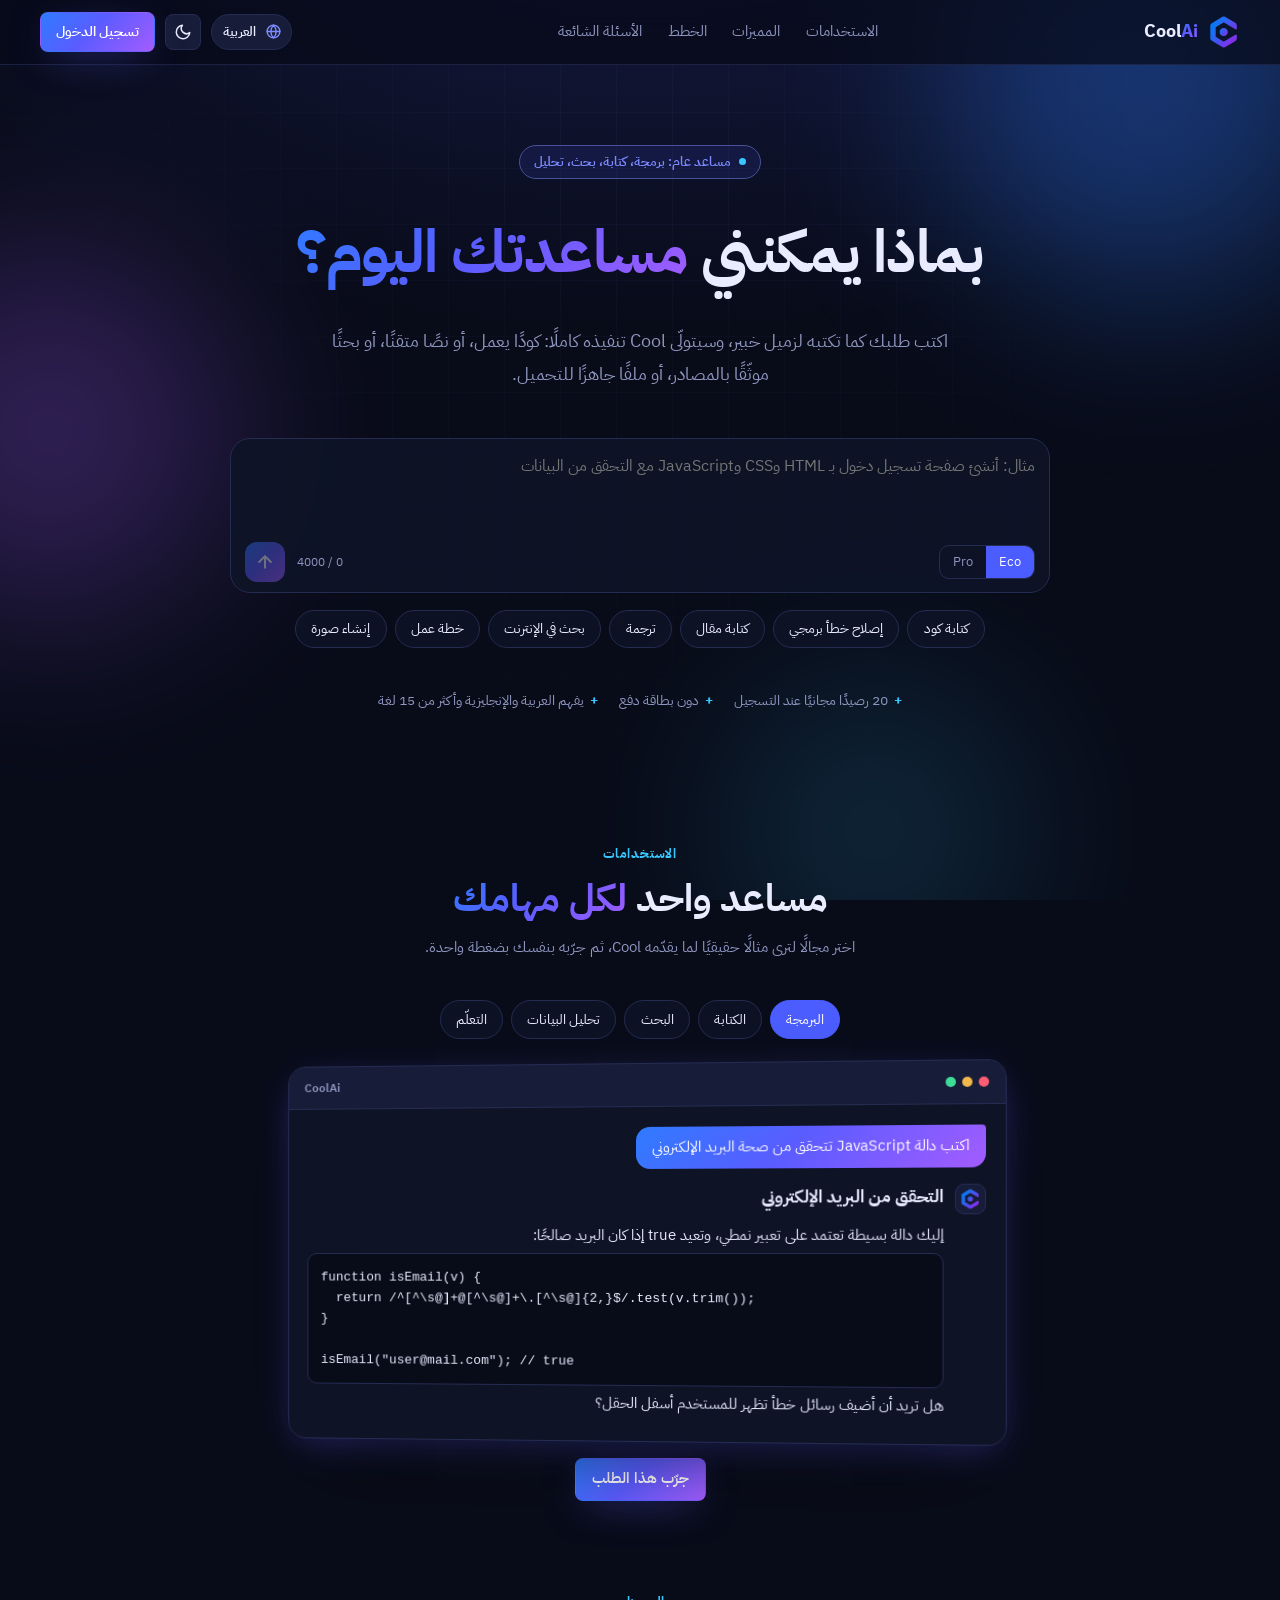
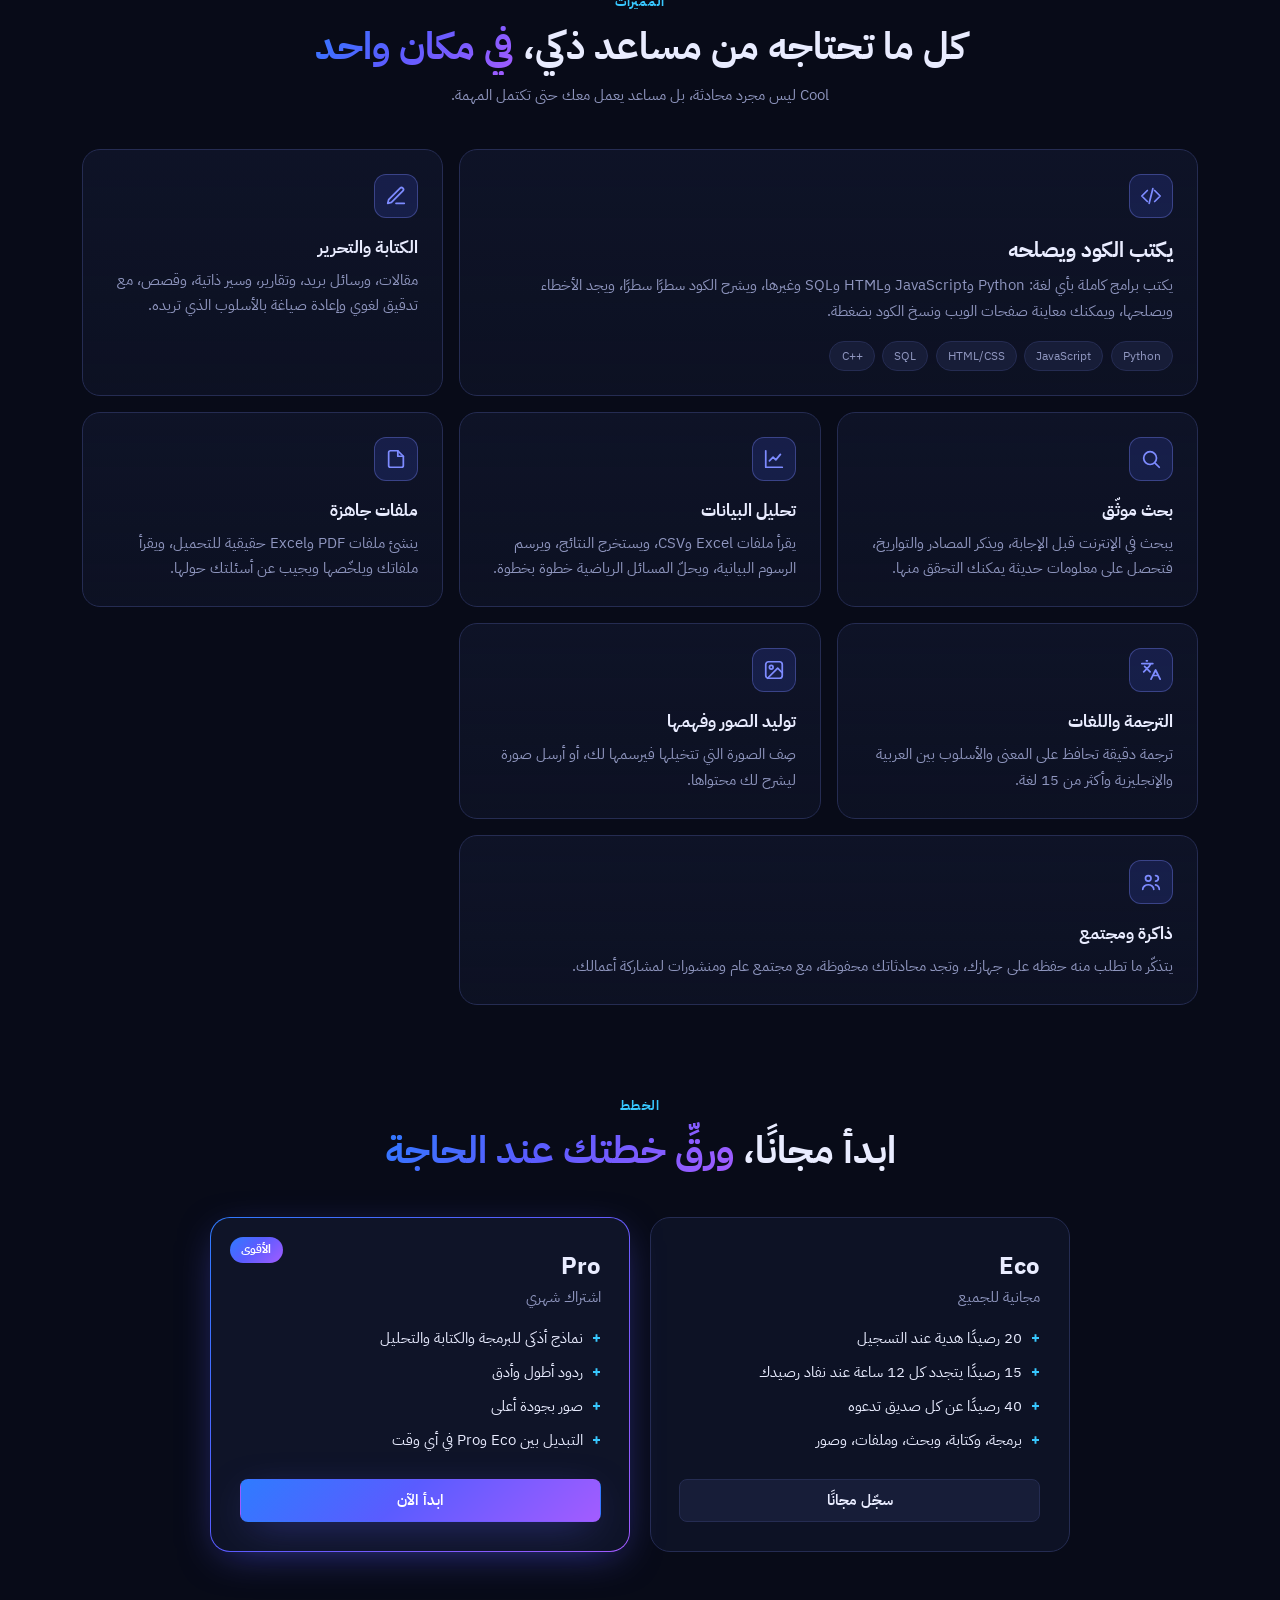
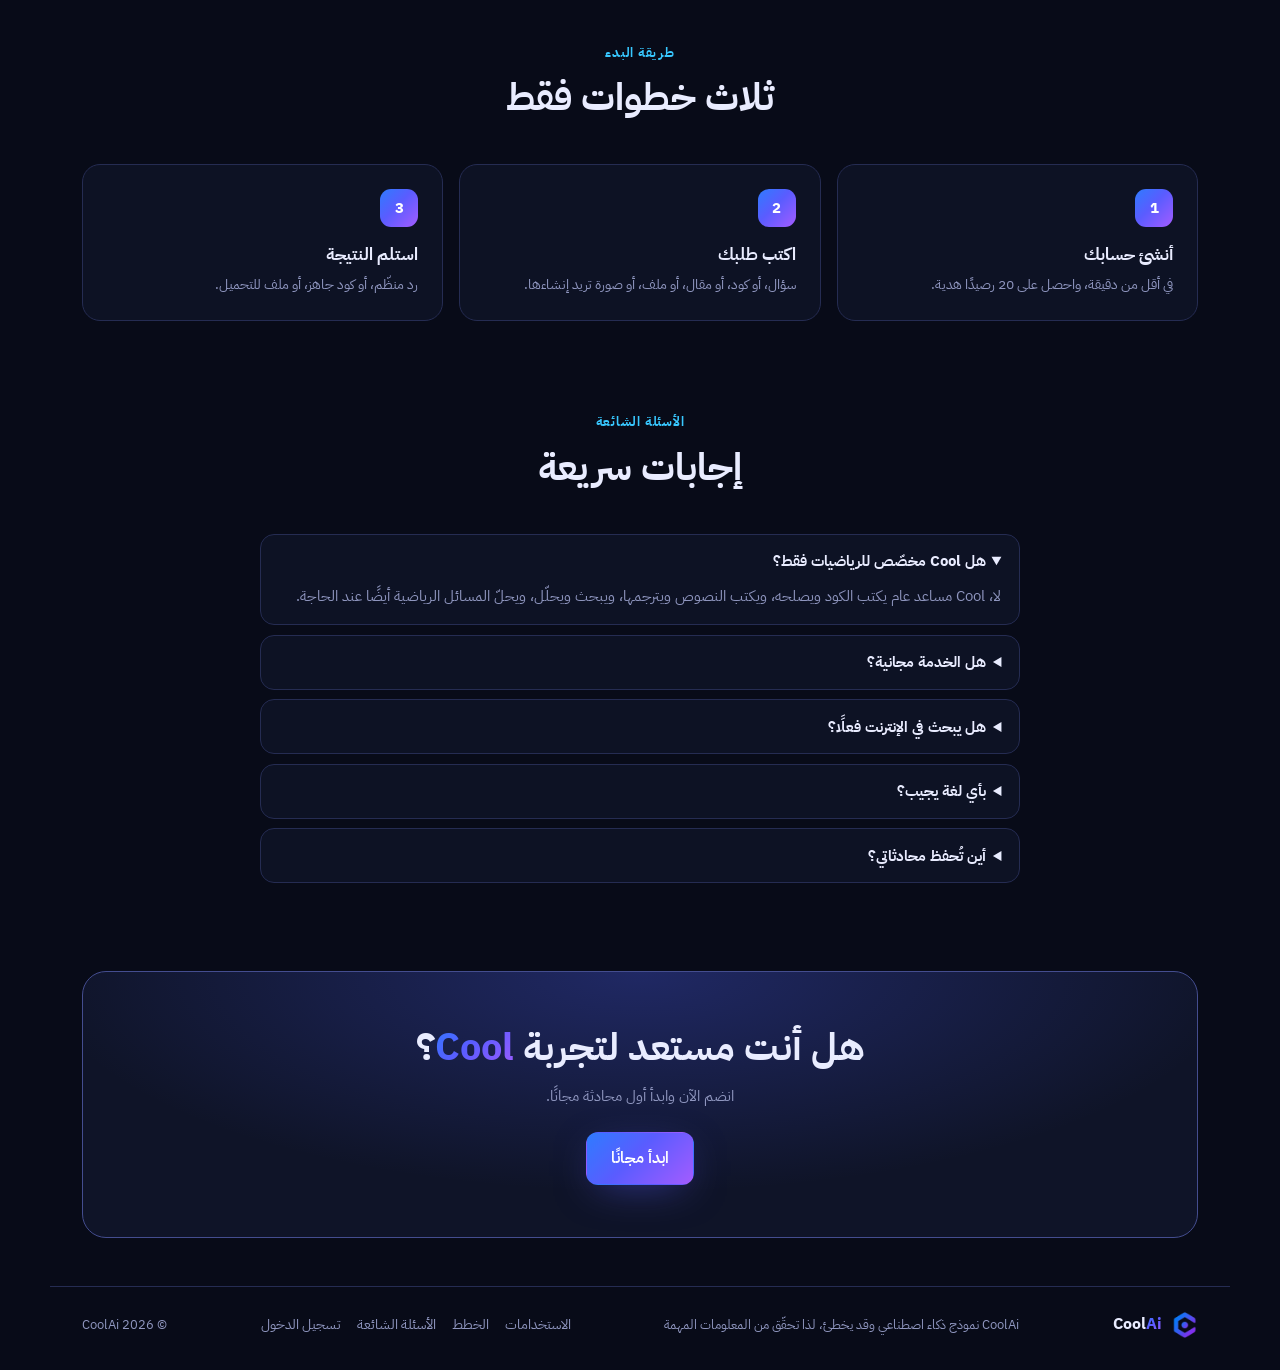
==== commit 1d62a862: "V108.2" ====
--- a/index.html
+++ b/index.html
@@ -1,64 +1,85 @@
-<!DOCTYPE html><html lang="ar" dir="rtl"><head><meta charset="UTF-8"><meta name="theme-color" content="#080b18"><meta name="viewport" content="width=device-width,initial-scale=1,maximum-scale=1,minimum-scale=1,user-scalable=no,viewport-fit=cover"><title>CoolAi — مساعدك الذكي بالعربي</title><meta name="description" content="CoolAi مساعد ذكاء اصطناعي بالعربي والإنجليزي: يبحث في الإنترنت، يحل المسائل خطوة بخطوة، يرسم المنحنيات والرسوم البيانية، ويعمل ملفات Excel وصور."><meta property="og:title" content="CoolAi — مساعدك الذكي بالعربي"><meta property="og:description" content="شات ذكي يبحث ويحل ويرسم ويعمل ملفات Excel وصور — ابدأ مجاناً."><meta property="og:type" content="website"><meta name="twitter:card" content="summary"><link rel="icon" href="img/fav.png"><script src="core/theme.js"></script><link rel="stylesheet" href="core/base.css"><link rel="stylesheet" href="one.css"></head><body class="one">
+<!DOCTYPE html><html lang="ar" dir="rtl"><head><meta charset="UTF-8"><meta name="theme-color" content="#080b18"><meta name="viewport" content="width=device-width,initial-scale=1,maximum-scale=1,minimum-scale=1,user-scalable=no,viewport-fit=cover"><title>CoolAi — مساعدك الذكي الشامل</title><meta name="description" content="CoolAi مساعد ذكاء اصطناعي شامل: يكتب الكود ويصحّحه، ويكتب المقالات ويترجم، ويبحث في الإنترنت، ويحلّل البيانات، وينشئ الملفات والصور."><meta property="og:title" content="CoolAi — مساعدك الذكي الشامل"><meta property="og:description" content="اكتب ما تريد، وسيتولّى Cool التنفيذ: برمجة، وكتابة، وبحث، وتحليل، وملفات."><meta property="og:type" content="website"><meta name="twitter:card" content="summary"><link rel="icon" href="img/fav.png"><script src="core/theme.js"></script><link rel="stylesheet" href="core/base.css"><link rel="stylesheet" href="one.css"></head><body class="one">
 <div class="bgfx" aria-hidden="true"><i class="o1"></i><i class="o2"></i><i class="o3"></i></div>
 <header class="nav-top"><a class="brand" href="./"><img src="img/logo.png" alt="CoolAi" width="32" height="32"><span>Cool<b>Ai</b></span></a>
-<nav class="links"><a href="#features">المميزات</a><a href="#plans">الخطط</a><a href="#how">ابدأ إزاي</a></nav>
+<nav class="links"><a href="#uses">الاستخدامات</a><a href="#features">المميزات</a><a href="#plans">الخطط</a><a href="#faq">الأسئلة الشائعة</a></nav>
 <div class="row"><div id="google_translate_element" class="tr"></div><button class="icon-btn" data-tt aria-label="theme"><svg class="i-sun" viewBox="0 0 24 24"><circle cx="12" cy="12" r="4"/><path d="M12 2v2M12 20v2M4.9 4.9l1.4 1.4M17.7 17.7l1.4 1.4M2 12h2M20 12h2M4.9 19.1l1.4-1.4M17.7 6.3l1.4-1.4"/></svg><svg class="i-moon" viewBox="0 0 24 24"><path d="M21 12.8A9 9 0 1 1 11.2 3a7 7 0 0 0 9.8 9.8z"/></svg></button><a class="btn primary sm" href="log/login.html">تسجيل الدخول</a></div></header>
 
 <main>
-<section class="hero">
-<div class="hx">
-<span class="pill"><i></i>بيبحث في الإنترنت · بيحل · بيرسم</span>
-<h1>مساعدك الذكي اللي <span class="grad">بيفهمك بالعربي</span></h1>
-<p class="lead">اسأل Cool أي حاجة: يبحث لك عن إجابات مؤكدة، يشرح المسائل خطوة بخطوة، يرسم المنحنيات والرسوم البيانية، ويعمل لك ملفات Excel وصور — كله في محادثة واحدة.</p>
-<div class="row cta"><a class="btn primary lg" href="log/login.html?m=signup">ابدأ مجاناً<svg viewBox="0 0 24 24"><path d="M15 6l-6 6 6 6"/></svg></a><a class="btn ghost lg" href="#features">شوف المميزات</a></div>
-<ul class="ticks"><li>20 كريديت مجاناً</li><li>بدون بطاقة دفع</li><li>عربي وإنجليزي و15 لغة</li></ul>
+<section class="hero solo">
+<span class="pill"><i></i>مساعد عام: برمجة، كتابة، بحث، تحليل</span>
+<h1>بماذا يمكنني <span class="grad">مساعدتك اليوم؟</span></h1>
+<p class="lead">اكتب طلبك كما تكتبه لزميل خبير، وسيتولّى Cool تنفيذه كاملًا: كودًا يعمل، أو نصًا متقنًا، أو بحثًا موثّقًا بالمصادر، أو ملفًا جاهزًا للتحميل.</p>
+<form class="ask" id="ask" autocomplete="off">
+<textarea id="askt" rows="3" maxlength="4000" placeholder="مثال: أنشئ صفحة تسجيل دخول بـ HTML وCSS وJavaScript مع التحقق من البيانات" aria-label="اكتب طلبك"></textarea>
+<div class="askb">
+<div class="askm" role="group" aria-label="الوضع"><button type="button" class="on" data-m="eco">Eco</button><button type="button" data-m="pro">Pro</button></div>
+<span class="cnt" id="askc">0 / 4000</span>
+<button class="send" type="submit" id="asks" aria-label="إرسال" disabled><svg viewBox="0 0 24 24"><path d="M12 19V5M5 12l7-7 7 7"/></svg></button>
 </div>
-<div class="demo" aria-hidden="true">
-<div class="dwin">
-<div class="dbar"><i></i><i></i><i></i><span>CoolAi</span></div>
-<div class="dbody">
-<div class="um">حل المعادلة x² − 5x + 6 = 0 وارسم المنحنى</div>
-<div class="am">
-<div class="av"><img src="img/logo.png" alt=""></div>
-<div class="ac">
-<b class="at">حل معادلة من الدرجة التانية</b>
-<div class="eq" dir="ltr"><span>x</span> = <span class="fr"><span>5 ± √(25 − 24)</span><span>2</span></span></div>
-<div class="sol"><span>x₁ = 3</span><span>x₂ = 2</span></div>
-<svg class="crv" viewBox="0 0 260 120"><defs><linearGradient id="lg" x1="0" x2="1"><stop offset="0" stop-color="#38c8ff"/><stop offset="1" stop-color="#a35cff"/></linearGradient></defs><path class="gl" d="M10 96H250M130 8V112"/><path class="cv" d="M20 8 Q100 190 180 8"/><circle cx="85" cy="96" r="4"/><circle cx="115" cy="96" r="4"/></svg>
-<div class="dt"><i></i><i></i><i></i></div>
-</div></div></div></div>
-<div class="fl f1"><svg viewBox="0 0 24 24"><circle cx="11" cy="11" r="7"/><path d="M21 21l-4.3-4.3"/></svg>بحث في 4 مصادر</div>
-<div class="fl f2"><svg viewBox="0 0 24 24"><path d="M3 3v18h18M7 14l4-4 3 3 5-6"/></svg>رسم بياني جاهز</div>
+</form>
+<div class="chips" id="chips">
+<button type="button" data-p="اكتب لي دالة بلغة Python تقرأ ملف CSV وتحسب متوسط كل عمود، مع شرح الكود">كتابة كود</button>
+<button type="button" data-p="لديّ هذا الخطأ في الكود، ساعدني في إيجاد سببه وإصلاحه:&#10;">إصلاح خطأ برمجي</button>
+<button type="button" data-p="اكتب لي مقالًا احترافيًا من 600 كلمة عن مستقبل الذكاء الاصطناعي في التعليم">كتابة مقال</button>
+<button type="button" data-p="ترجم النص التالي إلى الإنجليزية بأسلوب احترافي:&#10;">ترجمة</button>
+<button type="button" data-p="ابحث عن أحدث أخبار التقنية هذا الأسبوع ولخّصها مع ذكر المصادر">بحث في الإنترنت</button>
+<button type="button" data-p="ضع لي خطة مذاكرة أسبوعية لامتحان الرياضيات مقسّمة على الأيام">خطة عمل</button>
+<button type="button" data-p="ارسم صورة لمدينة مستقبلية عند الغروب بأسلوب سينمائي">إنشاء صورة</button>
+</div>
+<ul class="ticks"><li>20 رصيدًا مجانيًا عند التسجيل</li><li>دون بطاقة دفع</li><li>يفهم العربية والإنجليزية وأكثر من 15 لغة</li></ul>
+</section>
+
+<section id="uses" class="sec">
+<div class="sh"><span class="kick">الاستخدامات</span><h2>مساعد واحد <span class="grad">لكل مهامك</span></h2><p>اختر مجالًا لترى مثالًا حقيقيًا لما يقدّمه Cool، ثم جرّبه بنفسك بضغطة واحدة.</p></div>
+<div class="tabs" role="tablist" id="tabs">
+<button role="tab" class="on" data-k="code">البرمجة</button><button role="tab" data-k="write">الكتابة</button><button role="tab" data-k="research">البحث</button><button role="tab" data-k="data">تحليل البيانات</button><button role="tab" data-k="learn">التعلّم</button>
+</div>
+<div class="tview">
+<div class="dwin"><div class="dbar"><i></i><i></i><i></i><span>CoolAi</span></div>
+<div class="dbody"><div class="um" id="tq"></div><div class="am"><div class="av"><img src="img/logo.png" alt=""></div><div class="ac" id="ta"></div></div></div></div>
+<button class="btn primary" type="button" id="ttry">جرّب هذا الطلب</button>
 </div>
 </section>
 
-<section class="strip"><div><b>15+</b><span>لغة للموقع</span></div><div><b>8</b><span>أنواع رسوم ومنحنيات</span></div><div><b>xlsx</b><span>ملفات Excel حقيقية</span></div><div><b>24/7</b><span>شغال في أي وقت</span></div></section>
-
 <section id="features" class="sec">
-<div class="sh"><span class="kick">المميزات</span><h2>كل اللي محتاجه من مساعد ذكي، <span class="grad">في مكان واحد</span></h2><p>Cool مش مجرد شات — ده مساعد بيشتغل معاك لحد ما المهمة تخلص.</p></div>
+<div class="sh"><span class="kick">المميزات</span><h2>كل ما تحتاجه من مساعد ذكي، <span class="grad">في مكان واحد</span></h2><p>Cool ليس مجرد محادثة، بل مساعد يعمل معك حتى تكتمل المهمة.</p></div>
 <div class="bento">
-<article class="fc big"><div class="ic"><svg viewBox="0 0 24 24"><path d="M21 15a2 2 0 0 1-2 2H7l-4 4V5a2 2 0 0 1 2-2h14a2 2 0 0 1 2 2z"/></svg></div><h3>شات ذكي بيبحث قبل ما يجاوب</h3><p>بيدور في الإنترنت عشان يجيب لك معلومات مؤكدة وأحدث الأخبار، ويحط لك الروابط والمصادر جوه الرد، وانت شايفه بيفكر ويبحث لحظة بلحظة.</p><div class="srcs"><span>Bing</span><span>DuckDuckGo</span><span>Google News</span><span>Wikipedia</span></div></article>
-<article class="fc"><div class="ic"><svg viewBox="0 0 24 24"><path d="M4 20h16M6 16l4-10 4 10M7.5 12h5M17 8v8M14 12h6"/></svg></div><h3>مدرس رياضيات عبقري</h3><p>يحل المسائل خطوة بخطوة بمعادلات مكتوبة صح، يشرح ليه، ويتأكد من الإجابة.</p></article>
-<article class="fc"><div class="ic"><svg viewBox="0 0 24 24"><path d="M3 3v18h18"/><path d="M6 17c3-9 6-9 8-4s4 4 6-6"/></svg></div><h3>منحنيات الدوال</h3><p>اكتب أي دالة زي sin x أو x² ويرسمها لك، ويحدد الجذور ونقط التقاطع.</p></article>
-<article class="fc"><div class="ic"><svg viewBox="0 0 24 24"><path d="M4 20V10M10 20V4M16 20v-7M22 20H2"/></svg></div><h3>رسوم بيانية وشبكات</h3><p>أعمدة وخطي ودائري ونقاط، وخرائط علاقات تضغط على أي نقطة فيها وتشوف تفاصيلها.</p></article>
-<article class="fc"><div class="ic"><svg viewBox="0 0 24 24"><path d="M14 3H6a2 2 0 0 0-2 2v14a2 2 0 0 0 2 2h12a2 2 0 0 0 2-2V9z"/><path d="M14 3v6h6M8 13l4 5M12 13l-4 5"/></svg></div><h3>ملفات Excel</h3><p>يعمل لك ملفات Excel بمعادلات شغالة، ويقرا ملفاتك ويحللها.</p></article>
-<article class="fc"><div class="ic"><svg viewBox="0 0 24 24"><rect x="3" y="3" width="18" height="18" rx="3"/><circle cx="9" cy="9" r="2"/><path d="M21 15l-5-5L5 21"/></svg></div><h3>توليد الصور</h3><p>اوصف الصورة اللي في خيالك وCool يرسمها لك في ثواني.</p></article>
-<article class="fc wide"><div class="ic"><svg viewBox="0 0 24 24"><circle cx="9" cy="8" r="3"/><path d="M3 20c0-3 3-5 6-5s6 2 6 5M17 11a3 3 0 1 0 0-6M21 20c0-2.5-1.8-4.2-4-4.8"/></svg></div><h3>مجتمع ومنشورات</h3><p>شات عام لكل المستخدمين ومنشورات بالصور وتفاعل باللايكات، مع ملفات وكود تقدر تعاينه وتنسخه بضغطة.</p></article>
-</div></section>
+<article class="fc big"><div class="ic"><svg viewBox="0 0 24 24"><path d="M8 6l-6 6 6 6M16 6l6 6-6 6M14 4l-4 16"/></svg></div><h3>يكتب الكود ويصلحه</h3><p>يكتب برامج كاملة بأي لغة: Python وJavaScript وHTML وSQL وغيرها، ويشرح الكود سطرًا سطرًا، ويجد الأخطاء ويصلحها، ويمكنك معاينة صفحات الويب ونسخ الكود بضغطة.</p><div class="srcs"><span>Python</span><span>JavaScript</span><span>HTML/CSS</span><span>SQL</span><span>C++</span></div></article>
+<article class="fc"><div class="ic"><svg viewBox="0 0 24 24"><path d="M12 20h9M16.5 3.5a2.1 2.1 0 0 1 3 3L7 19l-4 1 1-4z"/></svg></div><h3>الكتابة والتحرير</h3><p>مقالات، ورسائل بريد، وتقارير، وسير ذاتية، وقصص، مع تدقيق لغوي وإعادة صياغة بالأسلوب الذي تريده.</p></article>
+<article class="fc"><div class="ic"><svg viewBox="0 0 24 24"><circle cx="11" cy="11" r="7"/><path d="M21 21l-4.3-4.3"/></svg></div><h3>بحث موثّق</h3><p>يبحث في الإنترنت قبل الإجابة، ويذكر المصادر والتواريخ، فتحصل على معلومات حديثة يمكنك التحقق منها.</p></article>
+<article class="fc"><div class="ic"><svg viewBox="0 0 24 24"><path d="M3 3v18h18M7 14l4-4 3 3 5-6"/></svg></div><h3>تحليل البيانات</h3><p>يقرأ ملفات Excel وCSV، ويستخرج النتائج، ويرسم الرسوم البيانية، ويحلّ المسائل الرياضية خطوة بخطوة.</p></article>
+<article class="fc"><div class="ic"><svg viewBox="0 0 24 24"><path d="M14 3H6a2 2 0 0 0-2 2v14a2 2 0 0 0 2 2h12a2 2 0 0 0 2-2V9z"/><path d="M14 3v6h6"/></svg></div><h3>ملفات جاهزة</h3><p>ينشئ ملفات PDF وExcel حقيقية للتحميل، ويقرأ ملفاتك ويلخّصها ويجيب عن أسئلتك حولها.</p></article>
+<article class="fc"><div class="ic"><svg viewBox="0 0 24 24"><path d="M5 8l6 6M4 14l6-6 2-3M2 5h12M7 2h1M22 22l-5-10-5 10M14 18h6"/></svg></div><h3>الترجمة واللغات</h3><p>ترجمة دقيقة تحافظ على المعنى والأسلوب بين العربية والإنجليزية وأكثر من 15 لغة.</p></article>
+<article class="fc"><div class="ic"><svg viewBox="0 0 24 24"><rect x="3" y="3" width="18" height="18" rx="3"/><circle cx="9" cy="9" r="2"/><path d="M21 15l-5-5L5 21"/></svg></div><h3>توليد الصور وفهمها</h3><p>صِف الصورة التي تتخيلها فيرسمها لك، أو أرسل صورة ليشرح لك محتواها.</p></article>
+<article class="fc wide"><div class="ic"><svg viewBox="0 0 24 24"><circle cx="9" cy="8" r="3"/><path d="M3 20c0-3 3-5 6-5s6 2 6 5M17 11a3 3 0 1 0 0-6M21 20c0-2.5-1.8-4.2-4-4.8"/></svg></div><h3>ذاكرة ومجتمع</h3><p>يتذكّر ما تطلب منه حفظه على جهازك، وتجد محادثاتك محفوظة، مع مجتمع عام ومنشورات لمشاركة أعمالك.</p></article>
+</div>
+</section>
 
 <section id="plans" class="sec">
-<div class="sh"><span class="kick">الخطط</span><h2>ابدأ مجاناً، <span class="grad">وكبّر لما تحتاج</span></h2></div>
+<div class="sh"><span class="kick">الخطط</span><h2>ابدأ مجانًا، <span class="grad">ورقِّ خطتك عند الحاجة</span></h2></div>
 <div class="plans">
-<article class="pl"><h3>Eco</h3><p class="pd">مجاناً للجميع</p><ul><li>20 كريديت هدية أول ما تسجل</li><li>15 كريديت بتتجدد كل 12 ساعة لما رصيدك يخلص</li><li>40 كريديت لكل صاحب تدعوه</li><li>بحث، رسوم، Excel وصور</li></ul><a class="btn block" href="log/login.html?m=signup">سجّل مجاناً</a></article>
-<article class="pl pro"><span class="tag">الأقوى</span><h3>Pro</h3><p class="pd">اشتراك شهري</p><ul><li>موديلات أذكى وأسرع للكتابة والتحليل</li><li>صور بجودة أعلى</li><li>تقدر تبدّل بين Eco و Pro في أي وقت</li><li>تجديد سهل قبل نهاية الشهر</li></ul><a class="btn primary block" href="log/login.html?m=signup">ابدأ دلوقتي</a></article>
-</div></section>
+<article class="pl"><h3>Eco</h3><p class="pd">مجانية للجميع</p><ul><li>20 رصيدًا هدية عند التسجيل</li><li>15 رصيدًا يتجدد كل 12 ساعة عند نفاد رصيدك</li><li>40 رصيدًا عن كل صديق تدعوه</li><li>برمجة، وكتابة، وبحث، وملفات، وصور</li></ul><a class="btn block" href="log/login.html?m=signup">سجّل مجانًا</a></article>
+<article class="pl pro"><span class="tag">الأقوى</span><h3>Pro</h3><p class="pd">اشتراك شهري</p><ul><li>نماذج أذكى للبرمجة والكتابة والتحليل</li><li>ردود أطول وأدق</li><li>صور بجودة أعلى</li><li>التبديل بين Eco وPro في أي وقت</li></ul><a class="btn primary block" href="log/login.html?m=signup">ابدأ الآن</a></article>
+</div>
+</section>
 
 <section id="how" class="sec">
-<div class="sh"><span class="kick">ابدأ إزاي</span><h2>3 خطوات وتبدأ</h2></div>
-<ol class="steps"><li><b>1</b><h3>اعمل حساب</h3><p>في أقل من دقيقة وخد 20 كريديت هدية.</p></li><li><b>2</b><h3>اكتب طلبك</h3><p>سؤال، مسألة، ملف Excel، أو صورة عايز ترسمها.</p></li><li><b>3</b><h3>استلم النتيجة</h3><p>رد منظم، رسم، أو ملف جاهز للتحميل.</p></li></ol>
+<div class="sh"><span class="kick">طريقة البدء</span><h2>ثلاث خطوات فقط</h2></div>
+<ol class="steps"><li><b>1</b><h3>أنشئ حسابك</h3><p>في أقل من دقيقة، واحصل على 20 رصيدًا هدية.</p></li><li><b>2</b><h3>اكتب طلبك</h3><p>سؤال، أو كود، أو مقال، أو ملف، أو صورة تريد إنشاءها.</p></li><li><b>3</b><h3>استلم النتيجة</h3><p>رد منظّم، أو كود جاهز، أو ملف للتحميل.</p></li></ol>
 </section>
 
-<section class="final"><h2>جاهز تجرب <span class="grad">Cool</span>؟</h2><p>انضم دلوقتي وابدأ أول محادثة مجاناً.</p><a class="btn primary lg" href="log/login.html?m=signup">ابدأ مجاناً</a></section>
+<section id="faq" class="sec">
+<div class="sh"><span class="kick">الأسئلة الشائعة</span><h2>إجابات سريعة</h2></div>
+<div class="faq">
+<details open><summary>هل Cool مخصّص للرياضيات فقط؟</summary><p>لا، Cool مساعد عام يكتب الكود ويصلحه، ويكتب النصوص ويترجمها، ويبحث ويحلّل، ويحلّ المسائل الرياضية أيضًا عند الحاجة.</p></details>
+<details><summary>هل الخدمة مجانية؟</summary><p>نعم، خطة Eco مجانية وتحصل فيها على رصيد يتجدد تلقائيًا، ويمكنك الترقية إلى Pro متى شئت.</p></details>
+<details><summary>هل يبحث في الإنترنت فعلًا؟</summary><p>نعم، يبحث قبل الإجابة عن الأسئلة التي تحتاج معلومات حديثة، ويذكر المصادر التي اعتمد عليها.</p></details>
+<details><summary>بأي لغة يجيب؟</summary><p>يجيب بلغة رسالتك، وإذا كتبت بالعربية فإنه يجيب بالعربية الفصحى السليمة.</p></details>
+<details><summary>أين تُحفظ محادثاتي؟</summary><p>تُحفظ محادثاتك وذاكرتك على جهازك، ويمكنك حذفها في أي وقت من صفحة حسابك.</p></details>
+</div>
+</section>
+
+<section class="final"><h2>هل أنت مستعد لتجربة <span class="grad">Cool</span>؟</h2><p>انضم الآن وابدأ أول محادثة مجانًا.</p><a class="btn primary lg" href="log/login.html?m=signup">ابدأ مجانًا</a></section>
 </main>
-<footer class="foot"><a class="brand" href="./"><img src="img/logo.png" alt="" width="26" height="26"><span>Cool<b>Ai</b></span></a><small>coolAi نموذج ذكاء اصطناعي وقد ينتج عنه أخطاء</small><small>© 2026 CoolAi</small></footer>
+<footer class="foot"><a class="brand" href="./"><img src="img/logo.png" alt="" width="26" height="26"><span>Cool<b>Ai</b></span></a><small>CoolAi نموذج ذكاء اصطناعي وقد يخطئ، لذا تحقّق من المعلومات المهمة</small><nav class="flinks"><a href="#uses">الاستخدامات</a><a href="#plans">الخطط</a><a href="#faq">الأسئلة الشائعة</a><a href="log/login.html">تسجيل الدخول</a></nav><small>© 2026 CoolAi</small></footer>
 <script src="one.js"></script><script src="core/translate.js"></script></body></html>
--- a/one.css
+++ b/one.css
@@ -23,7 +23,7 @@
 .lead{color:var(--muted);font-size:1.12rem;line-height:1.85;max-width:560px;margin-bottom:1.8rem}
 .cta{flex-wrap:wrap;gap:.8rem}
 .ticks{list-style:none;display:flex;flex-wrap:wrap;gap:.5rem 1.3rem;margin-top:1.5rem;color:var(--muted);font-size:.88rem}
-.ticks li{display:flex;align-items:center;gap:.4rem}.ticks li::before{content:"✓";color:var(--cyan);font-weight:700}
+.ticks li{display:flex;align-items:center;gap:.4rem}.ticks li::before{content:"+";color:var(--cyan);font-weight:700}
 .demo{position:relative}
 .dwin{border-radius:18px;border:1px solid var(--border);background:color-mix(in srgb,var(--surface) 88%,transparent);box-shadow:0 30px 80px -30px rgba(0,0,0,.7),var(--glow);overflow:hidden;transform:perspective(1200px) rotateY(-4deg);transition:transform .5s}
 [dir=ltr] .dwin{transform:perspective(1200px) rotateY(4deg)}
@@ -76,7 +76,7 @@
 .pl.pro{border-color:transparent;background:linear-gradient(var(--surface),var(--surface)) padding-box,var(--grad) border-box;border:1.5px solid transparent;box-shadow:var(--glow)}
 .pl h3{font-size:1.5rem}.pl .pd{color:var(--muted);margin-bottom:1.1rem}
 .pl ul{list-style:none;display:flex;flex-direction:column;gap:.65rem;margin-bottom:1.6rem;flex:1}
-.pl li{display:flex;gap:.55rem;font-size:.93rem}.pl li::before{content:"✓";color:var(--cyan);font-weight:700;flex:none}
+.pl li{display:flex;gap:.55rem;font-size:.93rem}.pl li::before{content:"+";color:var(--cyan);font-weight:700;flex:none}
 .tag{position:absolute;top:1.2rem;inset-inline-end:1.2rem;font-size:.75rem;font-weight:700;padding:.2rem .7rem;border-radius:99px;background:var(--grad);color:#fff}
 .steps{list-style:none;display:grid;grid-template-columns:repeat(3,1fr);gap:1rem;counter-reset:s}
 .steps li{padding:1.5rem;border-radius:18px;border:1px solid var(--border);background:color-mix(in srgb,var(--surface) 80%,transparent)}
@@ -94,3 +94,33 @@
 .sec{padding-top:3.8rem}.bento,.plans,.steps{grid-template-columns:1fr}.fc.big,.fc.wide{grid-column:auto}.final{margin-top:3.8rem;padding:2.4rem 1rem}.foot{flex-direction:column;text-align:center}}
 @media(max-width:360px){.nav-top .brand span{font-size:.92rem}.nav-top .brand img{width:24px;height:24px}}
 @media(prefers-reduced-motion:reduce){*{animation:none!important;transition:none!important}.crv .cv{stroke-dashoffset:0}.crv circle{opacity:1}}
+.hero.solo{display:flex;flex-direction:column;align-items:center;text-align:center;max-width:820px;margin:0 auto;padding:5rem 0 2.5rem;gap:1.1rem}
+.hero.solo .lead{max-width:640px}
+.ask{width:100%;border:1px solid var(--border);border-radius:20px;background:color-mix(in srgb,var(--surface) 92%,transparent);box-shadow:0 18px 50px -20px var(--glow);padding:.9rem .9rem .6rem;text-align:start;transition:border-color .2s}
+.ask:focus-within{border-color:var(--brand)}
+.ask textarea{width:100%;border:0;outline:0;background:transparent;color:var(--text);font:inherit;font-size:1rem;line-height:1.7;resize:none;min-height:72px}
+.askb{display:flex;align-items:center;gap:.7rem}
+.askm{display:flex;border:1px solid var(--border);border-radius:10px;overflow:hidden}
+.askm button{border:0;background:transparent;color:var(--muted);padding:.35rem .8rem;font:inherit;font-size:.82rem;cursor:pointer}
+.askm button.on{background:var(--brand);color:#fff}
+.cnt{margin-inline-start:auto;color:var(--muted);font-size:.78rem}
+.send{width:40px;height:40px;border:0;border-radius:12px;background:var(--grad);display:grid;place-items:center;cursor:pointer;transition:opacity .2s}
+.send:disabled{opacity:.4;cursor:default}
+.send svg{width:20px;height:20px;stroke:#fff;fill:none;stroke-width:2.4;stroke-linecap:round;stroke-linejoin:round}
+.chips{display:flex;flex-wrap:wrap;justify-content:center;gap:.5rem}
+.chips button,.tabs button{border:1px solid var(--border);background:color-mix(in srgb,var(--surface) 75%,transparent);color:var(--text);border-radius:999px;padding:.45rem .95rem;font:inherit;font-size:.86rem;cursor:pointer;transition:border-color .2s,background .2s}
+.chips button:hover,.tabs button:hover{border-color:var(--brand)}
+.tabs{display:flex;flex-wrap:wrap;justify-content:center;gap:.5rem;margin-bottom:1.5rem}
+.tabs button.on{background:var(--brand);border-color:var(--brand);color:#fff}
+.tview{max-width:720px;margin:0 auto;display:flex;flex-direction:column;align-items:center;gap:1rem}
+.tview .dwin{width:100%;text-align:start}
+.tview .ac p,.tview .ac li{color:var(--text);line-height:1.8;font-size:.92rem;margin:.3rem 0}
+.tview .ac ul{padding-inline-start:1.2rem}
+.tview pre{background:var(--bg);border:1px solid var(--border);border-radius:10px;padding:.8rem;overflow:auto;font-size:.82rem;text-align:left}
+.faq{max-width:760px;margin:0 auto;display:flex;flex-direction:column;gap:.6rem}
+.faq details{border:1px solid var(--border);border-radius:14px;background:color-mix(in srgb,var(--surface) 80%,transparent);padding:.9rem 1.1rem}
+.faq summary{cursor:pointer;font-weight:700}
+.faq p{color:var(--muted);line-height:1.8;margin:.6rem 0 0}
+.flinks{display:flex;flex-wrap:wrap;gap:1rem;font-size:.85rem}
+.flinks a{color:var(--muted)}
+@media(max-width:640px){.hero.solo{padding:2.6rem 0 1.5rem}.chips button{font-size:.8rem}}
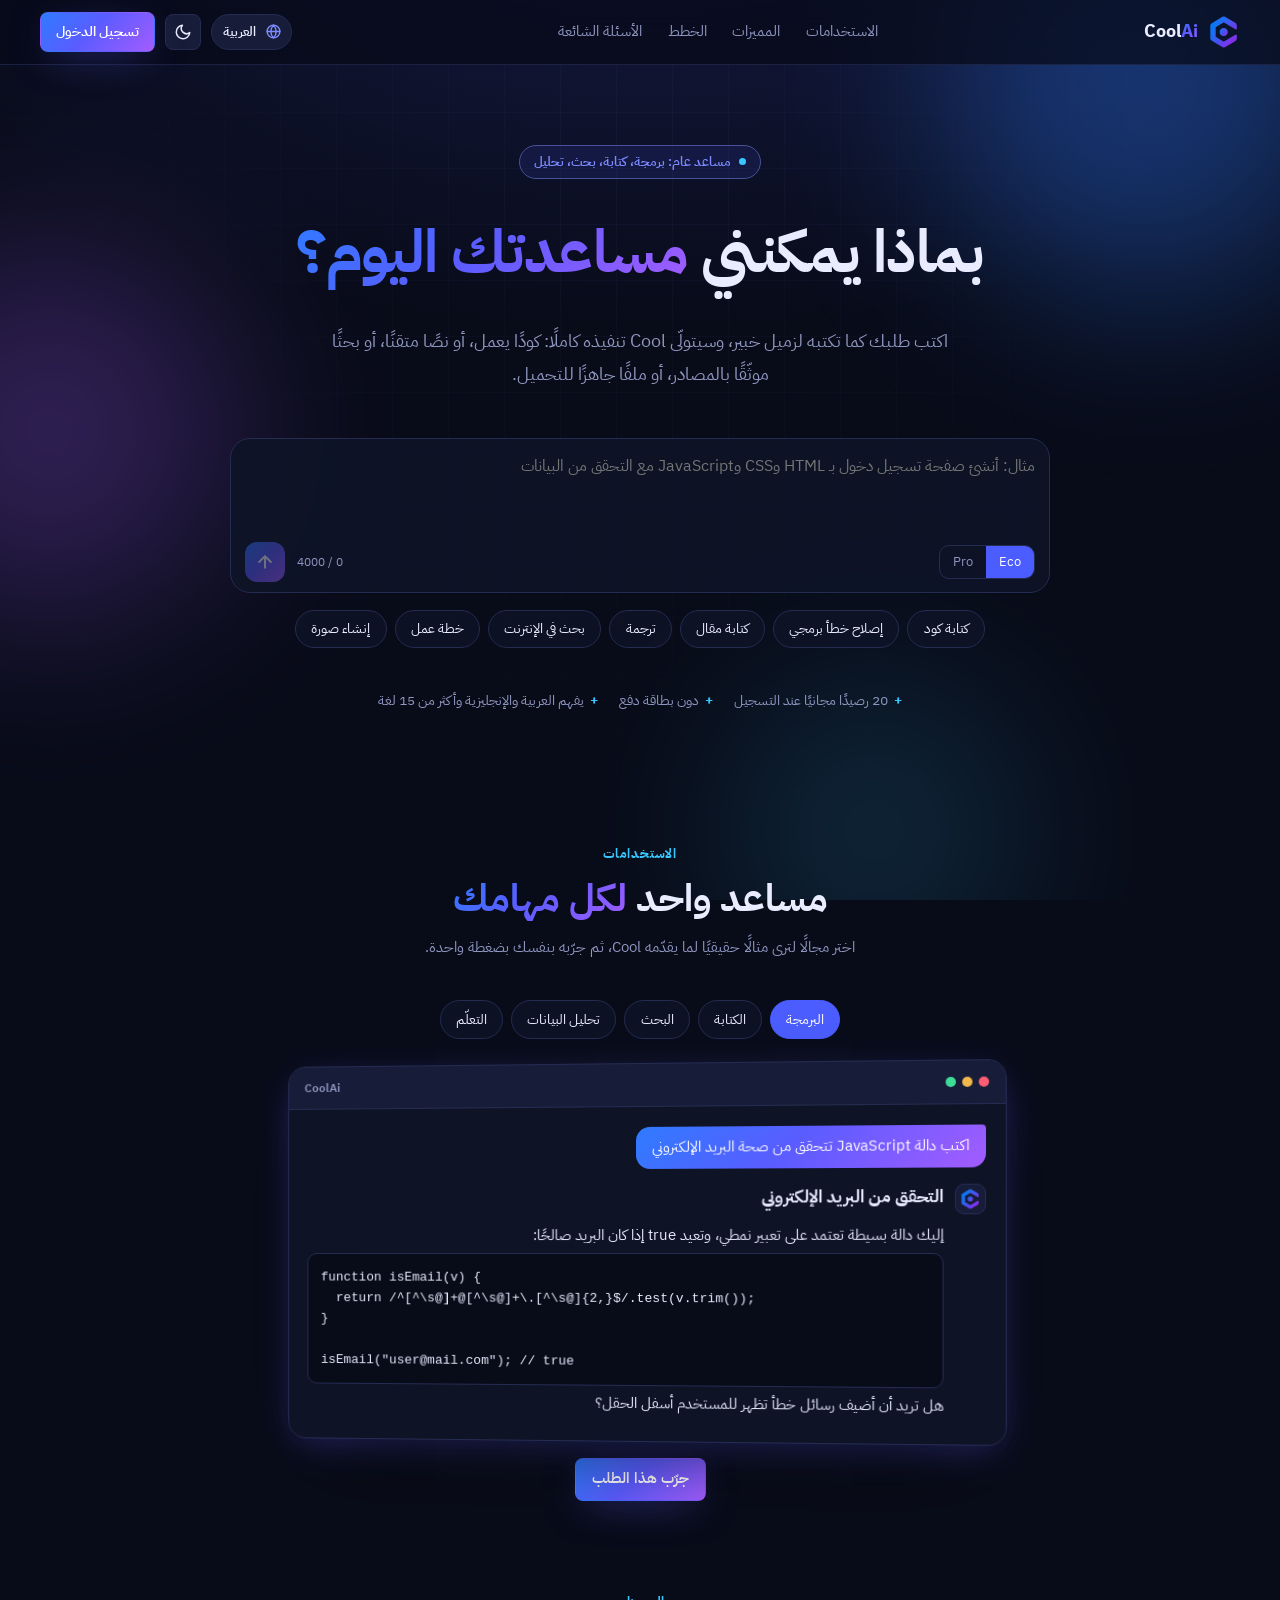
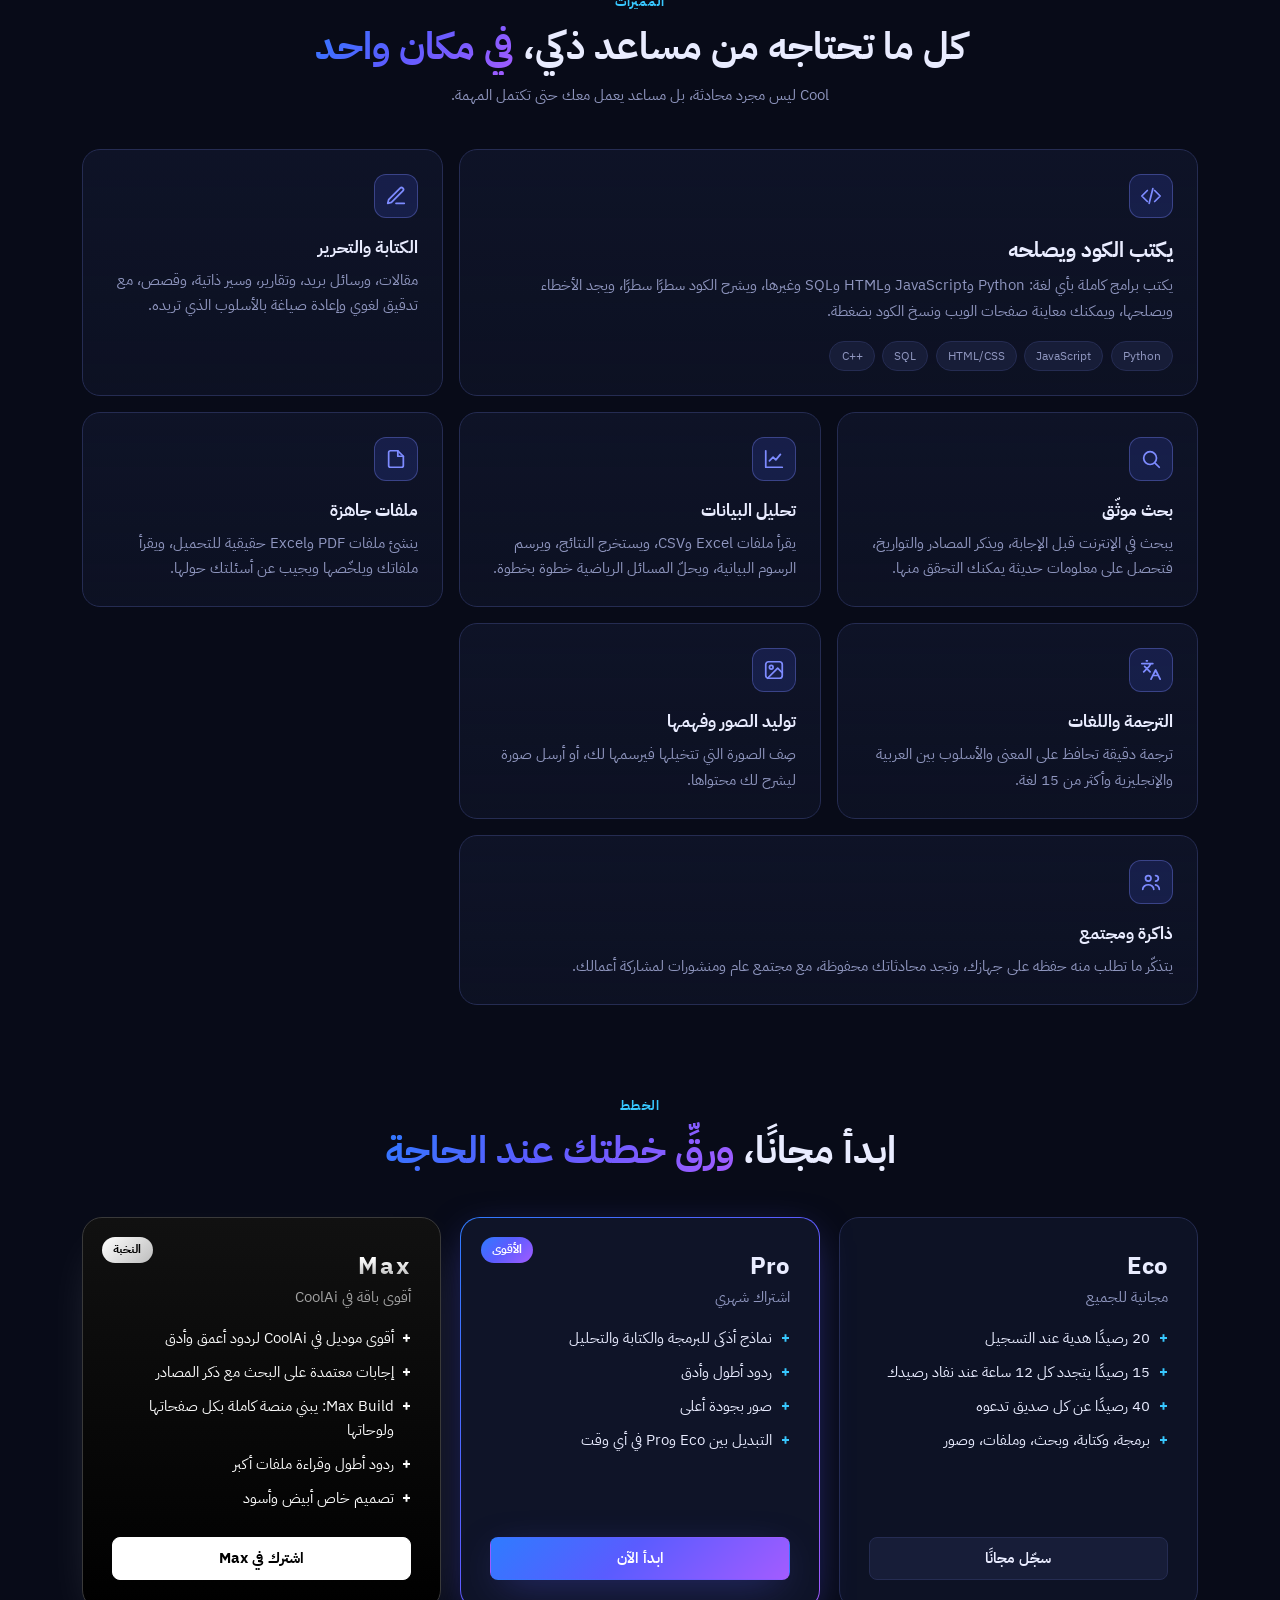
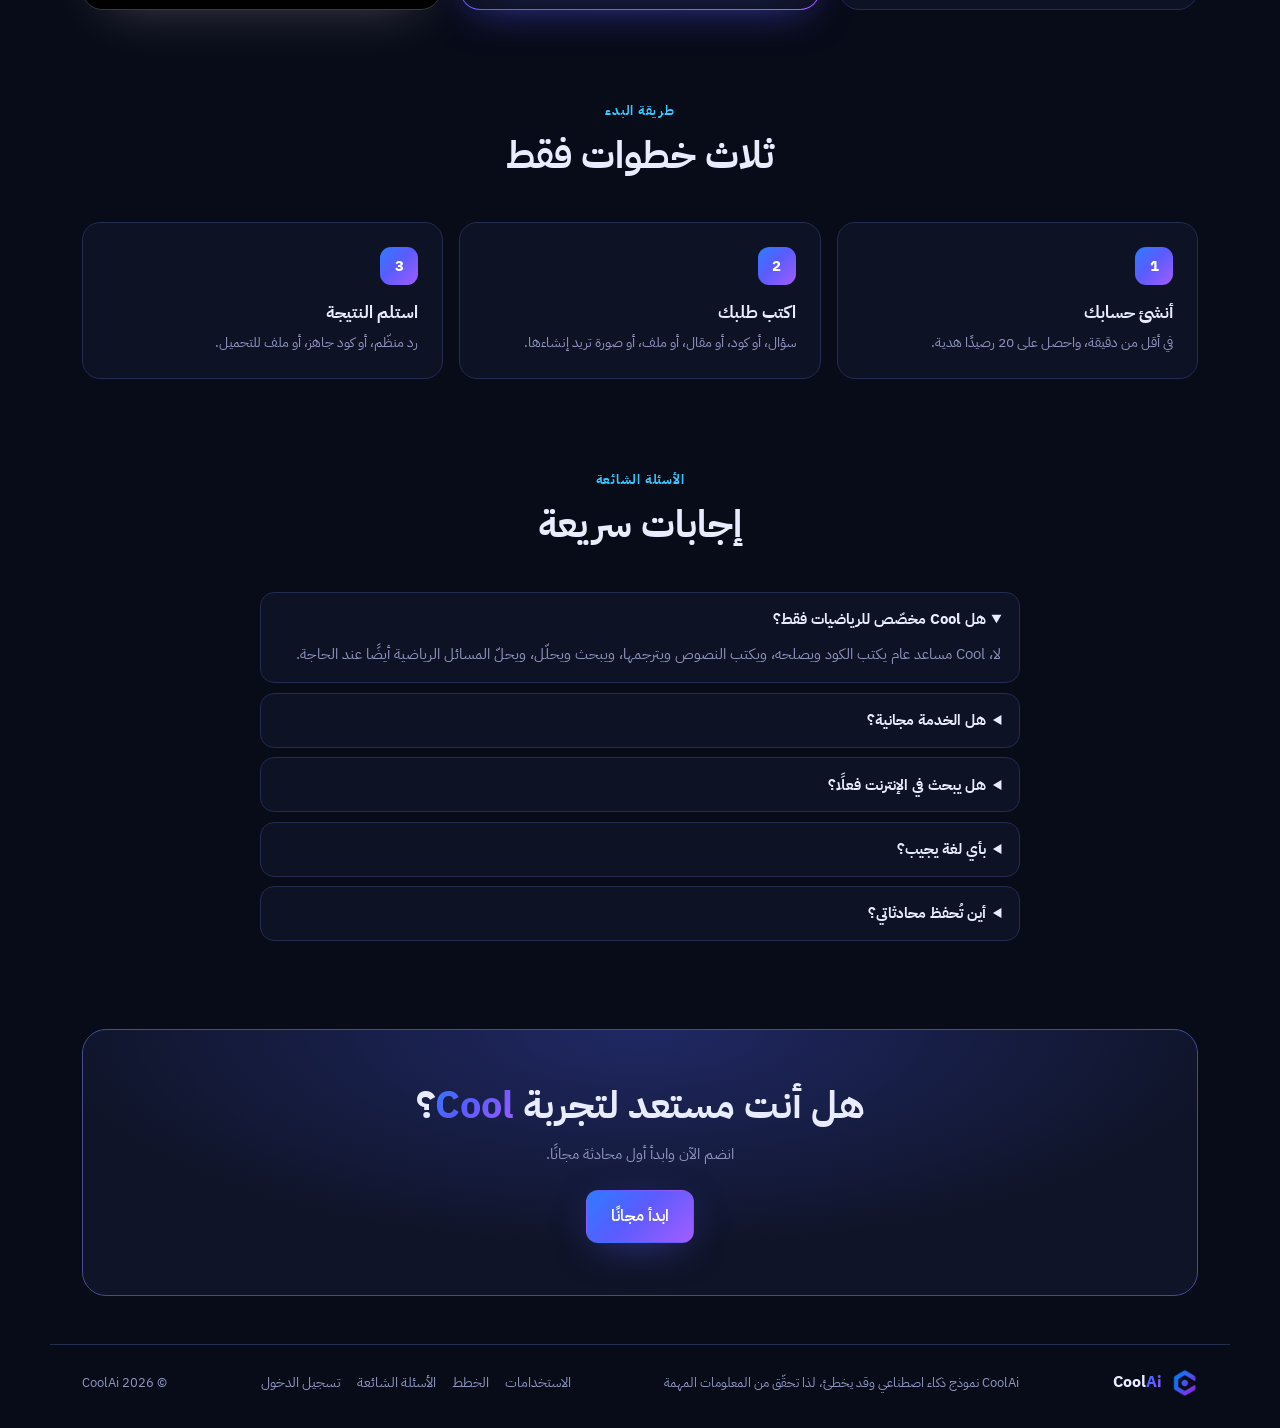
==== commit 4fa2a045: "V10.2.0" ====
--- a/index.html
+++ b/index.html
@@ -60,6 +60,7 @@
 <div class="plans">
 <article class="pl"><h3>Eco</h3><p class="pd">مجانية للجميع</p><ul><li>20 رصيدًا هدية عند التسجيل</li><li>15 رصيدًا يتجدد كل 12 ساعة عند نفاد رصيدك</li><li>40 رصيدًا عن كل صديق تدعوه</li><li>برمجة، وكتابة، وبحث، وملفات، وصور</li></ul><a class="btn block" href="log/login.html?m=signup">سجّل مجانًا</a></article>
 <article class="pl pro"><span class="tag">الأقوى</span><h3>Pro</h3><p class="pd">اشتراك شهري</p><ul><li>نماذج أذكى للبرمجة والكتابة والتحليل</li><li>ردود أطول وأدق</li><li>صور بجودة أعلى</li><li>التبديل بين Eco وPro في أي وقت</li></ul><a class="btn primary block" href="log/login.html?m=signup">ابدأ الآن</a></article>
+<article class="pl max"><span class="tag">النخبة</span><h3>Max</h3><p class="pd">أقوى باقة في CoolAi</p><ul><li>أقوى موديل في CoolAi لردود أعمق وأدق</li><li>إجابات معتمدة على البحث مع ذكر المصادر</li><li>Max Build: يبني منصة كاملة بكل صفحاتها ولوحاتها</li><li>ردود أطول وقراءة ملفات أكبر</li><li>تصميم خاص أبيض وأسود</li></ul><a class="btn block mx" href="log/login.html?m=signup">اشترك في Max</a></article>
 </div>
 </section>
 
@@ -72,7 +73,7 @@
 <div class="sh"><span class="kick">الأسئلة الشائعة</span><h2>إجابات سريعة</h2></div>
 <div class="faq">
 <details open><summary>هل Cool مخصّص للرياضيات فقط؟</summary><p>لا، Cool مساعد عام يكتب الكود ويصلحه، ويكتب النصوص ويترجمها، ويبحث ويحلّل، ويحلّ المسائل الرياضية أيضًا عند الحاجة.</p></details>
-<details><summary>هل الخدمة مجانية؟</summary><p>نعم، خطة Eco مجانية وتحصل فيها على رصيد يتجدد تلقائيًا، ويمكنك الترقية إلى Pro متى شئت.</p></details>
+<details><summary>هل الخدمة مجانية؟</summary><p>نعم، خطة Eco مجانية وتحصل فيها على رصيد يتجدد تلقائيًا، ويمكنك الترقية إلى Pro أو Max متى شئت.</p></details>
 <details><summary>هل يبحث في الإنترنت فعلًا؟</summary><p>نعم، يبحث قبل الإجابة عن الأسئلة التي تحتاج معلومات حديثة، ويذكر المصادر التي اعتمد عليها.</p></details>
 <details><summary>بأي لغة يجيب؟</summary><p>يجيب بلغة رسالتك، وإذا كتبت بالعربية فإنه يجيب بالعربية الفصحى السليمة.</p></details>
 <details><summary>أين تُحفظ محادثاتي؟</summary><p>تُحفظ محادثاتك وذاكرتك على جهازك، ويمكنك حذفها في أي وقت من صفحة حسابك.</p></details>
--- a/core/base.css
+++ b/core/base.css
@@ -80,3 +80,41 @@
 .trnote{position:fixed;bottom:1rem;left:50%;transform:translateX(-50%);z-index:300;max-width:calc(100% - 2rem);padding:.6rem 1rem;border-radius:10px;background:var(--surface2);border:1px solid var(--border);color:var(--text);font-size:.85rem;box-shadow:0 8px 24px rgba(0,0,0,.35)}
 [dir=ltr] .nav a.on{box-shadow:inset 3px 0 0 var(--brand-h)}
 [dir=ltr] .trb{padding:0 .7rem 0 .2rem}
+html{-webkit-text-size-adjust:100%;text-size-adjust:100%;touch-action:manipulation}
+html,body{max-width:100%;overflow-x:hidden}
+img,video,canvas,svg{max-width:100%}
+.mb{overflow-wrap:anywhere}
+.mb pre,.mb table,.mb .mxd{max-width:100%;overflow-x:auto;-webkit-overflow-scrolling:touch}
+.mb table{display:block}
+.cut-note{margin-top:.6rem;padding:.45rem .7rem;border-radius:10px;border:1px dashed var(--border);color:var(--muted);font-size:.85rem;white-space:normal}
+@media(max-width:760px){input,textarea,select{font-size:16px!important}button,a{-webkit-tap-highlight-color:transparent}}
+@supports(padding:max(0px)){body{padding-left:env(safe-area-inset-left);padding-right:env(safe-area-inset-right)}}
+html[data-max]{--bg:#000;--surface:#0b0b0b;--surface2:#151515;--border:#2b2b2b;--text:#fafafa;--muted:#9a9a9a;--brand:#f5f5f5;--brand-h:#fff;--accent:#d9d9d9;--cyan:#e6e6e6;--gold:#fff;--grad:linear-gradient(135deg,#fff,#bdbdbd);--glow:0 0 0 1px #ffffff22,0 8px 30px -10px #ffffff40}
+html[data-max] body{background:radial-gradient(1200px 500px at 50% -200px,#1c1c1c,#000 70%) fixed}
+html[data-max] .btn.primary,html[data-max] .btn.primary:hover,html[data-max] .send,html[data-max] .icon-btn.on,html[data-max] .avatar{color:#000}
+html[data-max] .send:hover{background:#fff;color:#000}
+html[data-max] ::selection{background:#fff;color:#000}
+html[data-max] .mode.build{background:linear-gradient(135deg,#fff,#7a7a7a);color:#000}
+html.maxin body{animation:maxin 1.2s ease}
+@keyframes maxin{0%{filter:invert(1) brightness(2)}35%{filter:invert(0) brightness(1.6)}100%{filter:none}}
+.mode.max{color:#000;background:linear-gradient(135deg,#fff,#a8a8a8);border-color:#fff;box-shadow:0 0 18px -4px #ffffffaa;letter-spacing:2px}
+.maxbadge{display:inline-block;padding:.05rem .6rem;border-radius:6px;background:linear-gradient(135deg,#fff,#a8a8a8);color:#000;font:800 .9em/1.4 'JetBrains Mono',monospace;letter-spacing:3px}
+@media (prefers-reduced-motion:reduce){html.maxin body{animation:none}}
+html[data-max] body:before{content:'';position:fixed;inset:0;pointer-events:none;z-index:0;opacity:.035;background-image:url("data:image/svg+xml,%3Csvg xmlns='http://www.w3.org/2000/svg' width='160' height='160'%3E%3Cfilter id='n'%3E%3CfeTurbulence type='fractalNoise' baseFrequency='.9' numOctaves='2'/%3E%3C/filter%3E%3Crect width='100%25' height='100%25' filter='url(%23n)'/%3E%3C/svg%3E")}
+html[data-max] .card{background:linear-gradient(180deg,#111,#070707);border:1px solid #262626;box-shadow:inset 0 1px 0 #ffffff14,0 20px 50px -30px #000}
+html[data-max] .bar{background:#000c;backdrop-filter:blur(14px);border-bottom-color:#1f1f1f}
+html[data-max] .composer{background:#0a0a0a;border-color:#333;box-shadow:0 0 0 1px #ffffff0a,0 18px 50px -25px #ffffff30}
+html[data-max] .composer:focus-within{border-color:#8a8a8a;box-shadow:0 0 0 1px #ffffff30,0 18px 60px -20px #ffffff45}
+html[data-max] h1,html[data-max] h2{background:linear-gradient(180deg,#fff 30%,#9c9c9c);-webkit-background-clip:text;background-clip:text;color:transparent;letter-spacing:.3px}
+html[data-max] .btn{border-color:#333}html[data-max] .btn:hover{border-color:#fff}
+html[data-max] .btn.primary{background:linear-gradient(135deg,#fff,#cfcfcf 55%,#fff);background-size:200% 100%;animation:maxshine 4s linear infinite;box-shadow:0 10px 30px -12px #ffffff70}
+html[data-max] .maxbadge{background:linear-gradient(110deg,#fff 35%,#8d8d8d 50%,#fff 65%);background-size:250% 100%;animation:maxshine 3s linear infinite}
+html[data-max] .mode.max{background:linear-gradient(110deg,#fff 35%,#9a9a9a 50%,#fff 65%);background-size:250% 100%;animation:maxshine 3s linear infinite}
+@keyframes maxshine{0%{background-position:100% 0}100%{background-position:-100% 0}}
+html[data-max] .price b{background:linear-gradient(180deg,#fff,#8f8f8f);-webkit-background-clip:text;background-clip:text;color:transparent}
+html[data-max] .feat li:before{background:#fff;box-shadow:0 0 0 3px #ffffff22,0 0 12px #ffffff80}
+html[data-max] ::-webkit-scrollbar-thumb{background:#333}
+@media (prefers-reduced-motion:reduce){html[data-max] .btn.primary,html[data-max] .maxbadge,html[data-max] .mode.max{animation:none}}
+html[data-max] img[src*="logo"],html[data-max] img[src*="fav"],html[data-max] .logo,html[data-max] .brand img{filter:grayscale(1) contrast(1.2) brightness(1.5)}
+select{background-color:var(--surface);color:var(--text);color-scheme:light dark}
+select option,select optgroup{background-color:var(--surface);color:var(--text)}
--- a/one.css
+++ b/one.css
@@ -71,7 +71,7 @@
 .fc h3{font-size:1.08rem;margin-bottom:.4rem}.fc p{color:var(--muted);font-size:.92rem;line-height:1.75}
 .fc.big h3{font-size:1.3rem}
 .srcs{display:flex;flex-wrap:wrap;gap:.45rem;margin-top:1rem}.srcs span{font-size:.78rem;padding:.25rem .7rem;border-radius:99px;border:1px solid var(--border);background:var(--surface2);color:var(--muted);direction:ltr}
-.plans{display:grid;grid-template-columns:1fr 1fr;gap:1.2rem;max-width:860px;margin:0 auto}
+.plans{display:grid;grid-template-columns:repeat(3,1fr);gap:1.2rem;max-width:1180px;margin:0 auto}
 .pl{position:relative;padding:1.8rem;border-radius:20px;border:1px solid var(--border);background:color-mix(in srgb,var(--surface) 85%,transparent);display:flex;flex-direction:column}
 .pl.pro{border-color:transparent;background:linear-gradient(var(--surface),var(--surface)) padding-box,var(--grad) border-box;border:1.5px solid transparent;box-shadow:var(--glow)}
 .pl h3{font-size:1.5rem}.pl .pd{color:var(--muted);margin-bottom:1.1rem}
@@ -124,3 +124,6 @@
 .flinks{display:flex;flex-wrap:wrap;gap:1rem;font-size:.85rem}
 .flinks a{color:var(--muted)}
 @media(max-width:640px){.hero.solo{padding:2.6rem 0 1.5rem}.chips button{font-size:.8rem}}
+
+.pl.max{background:linear-gradient(180deg,#111,#000);border:1.5px solid #3a3a3a;color:#fafafa;box-shadow:0 20px 50px -25px #ffffff40}.pl.max h3{background:linear-gradient(180deg,#fff 30%,#9c9c9c);-webkit-background-clip:text;background-clip:text;color:transparent;letter-spacing:2px}.pl.max .pd{color:#a3a3a3}.pl.max li::before{color:#fff}.pl.max .tag{background:linear-gradient(135deg,#fff,#bdbdbd);color:#000}.pl.max .btn.mx{background:#fff;color:#000;border-color:#fff;font-weight:700}.pl.max .btn.mx:hover{background:#e5e5e5;color:#000}
+@media(max-width:1000px) and (min-width:641px){.plans{grid-template-columns:1fr 1fr}.pl.max{grid-column:1/-1}}
